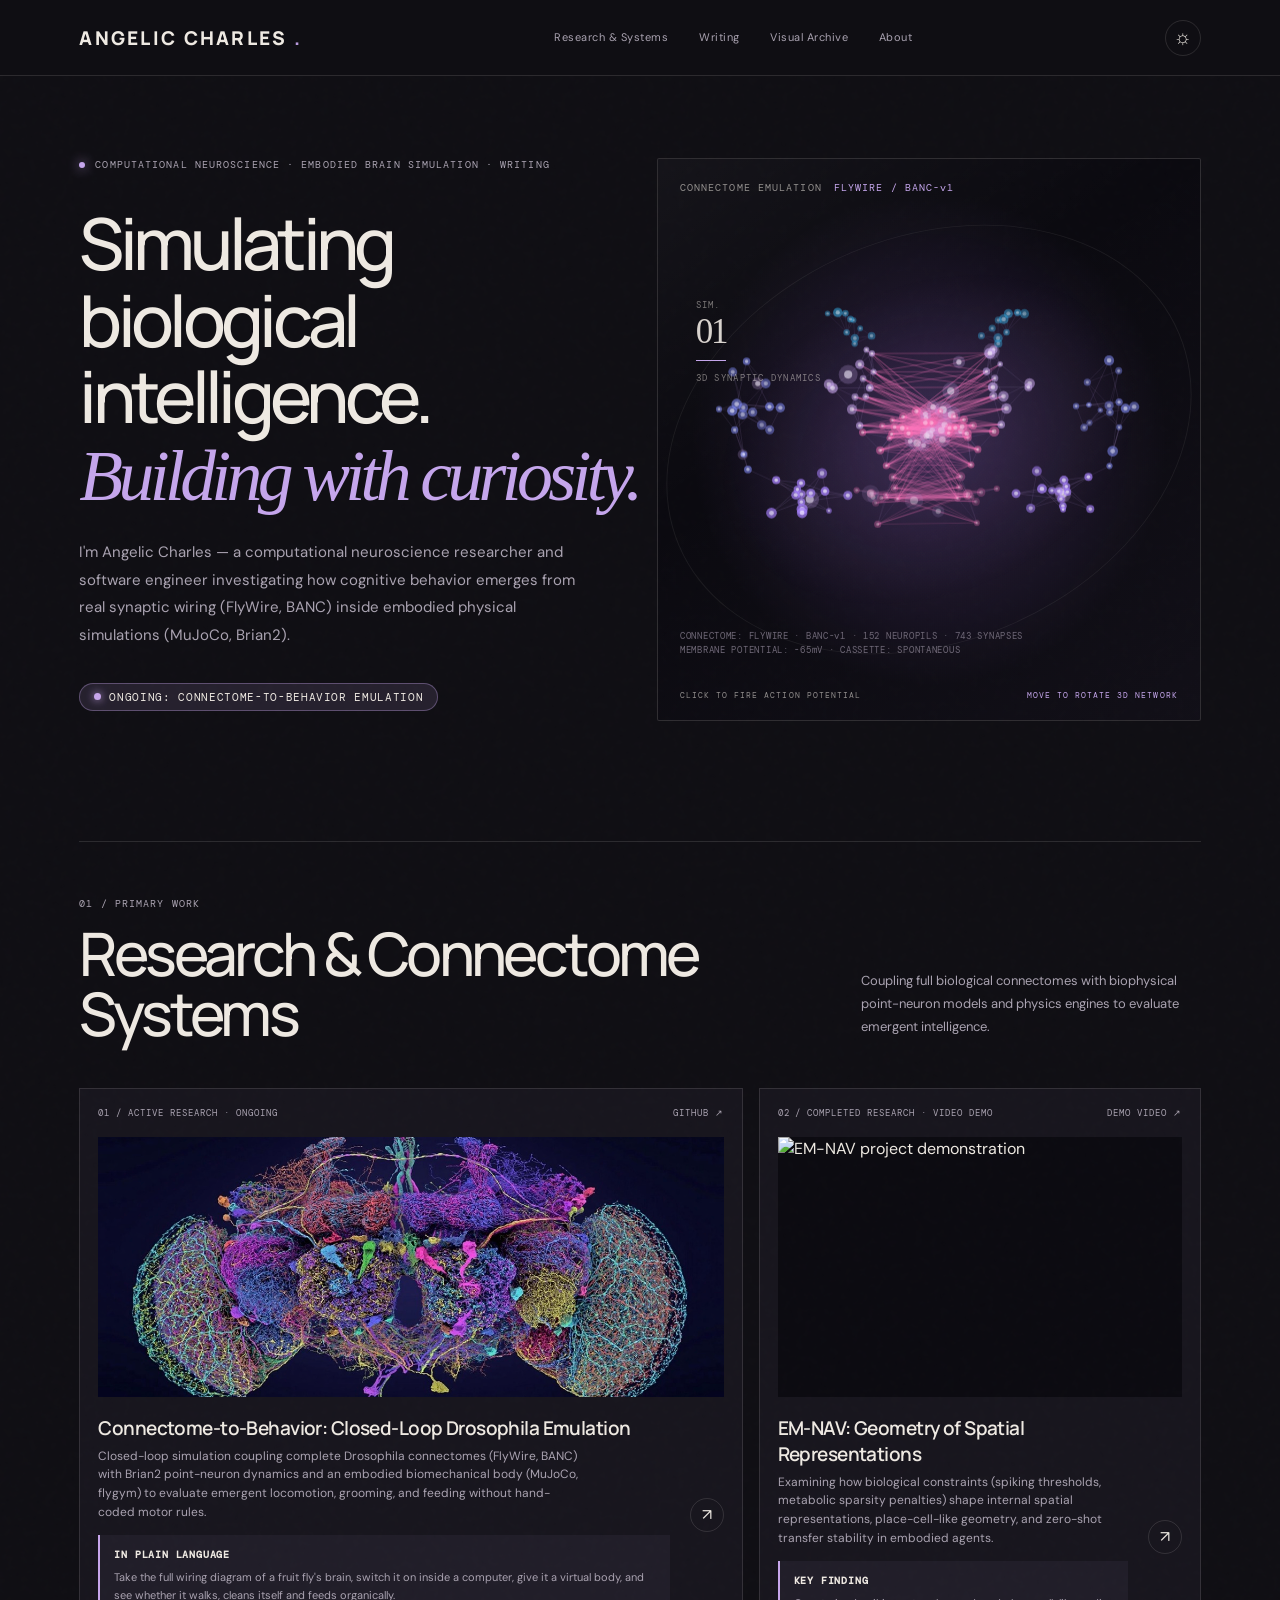
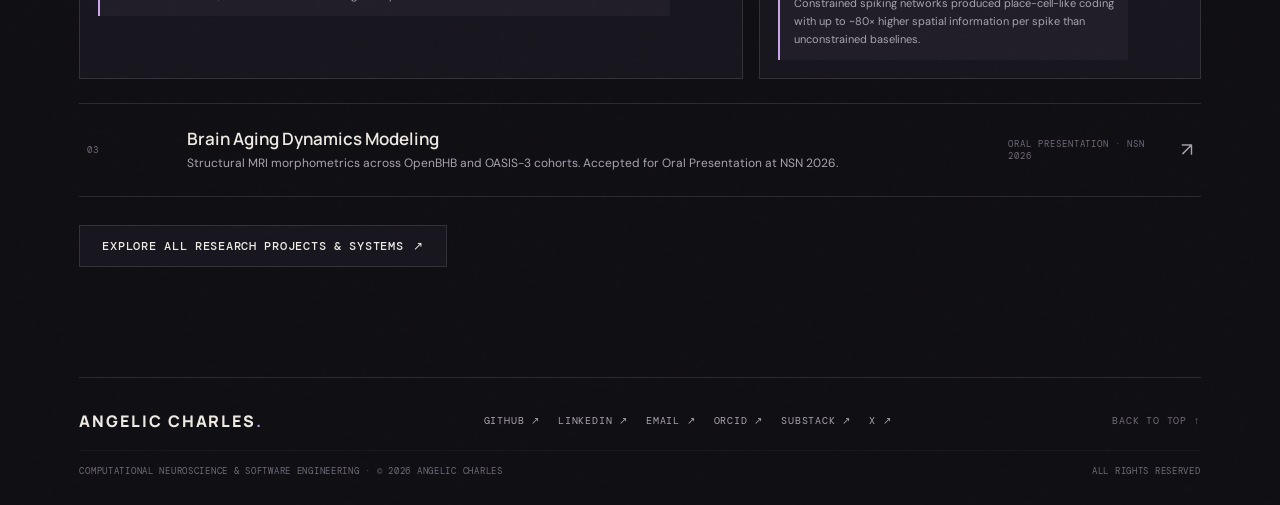
==== index.html @ 836f631f "Remove the 01-04 navigation links from inside the connectome artwork" ====
<!doctype html>
<html lang="en">
  <head>
    <meta charset="utf-8">
    <meta name="viewport" content="width=device-width, initial-scale=1">
    <meta name="theme-color" content="#100f14">
    <meta name="description" content="Angelic Charles — computational neuroscience, engineering and science communication.">
    <title>
      Angelic Charles — Research, Engineering & Writing
    </title>
    <link rel="preconnect" href="https://fonts.googleapis.com">
    <link rel="preconnect" href="https://fonts.gstatic.com" crossorigin>
    <link href="https://fonts.googleapis.com/css2?family=DM+Mono:wght@400;500&family=DM+Sans:wght@400;500;600;700&family=Manrope:wght@400;500;600;700;800&display=swap" rel="stylesheet">
    <link rel="stylesheet" href="styles.css">
    <link rel="stylesheet" href="motion.css">
  </head>
  <body>
    <div class="grain" aria-hidden="true">
    </div>
    <header class="site-header">
      <a class="wordmark" href="#home" aria-label="Angelic Charles home">
        ANGELIC CHARLES
        <span>
          .
        </span>
      </a>
      <nav class="desktop-nav" aria-label="Main navigation">
        <a href="research.html">Research & Systems</a>
        <a href="writing.html">Writing</a>
        <a href="gallery.html">Visual Archive</a>
        <a href="about.html">About</a>
      </nav>
      <div class="header-actions">
        <button class="theme-toggle" id="themeToggle" aria-label="Switch to light theme" title="Switch theme">
          <span class="theme-icon">
            ☼
          </span>
        </button>
        <button class="menu-toggle" id="menuToggle" aria-label="Open menu" aria-expanded="false">
          <span>
          </span>
          <span>
          </span>
        </button>
      </div>
    </header>
    <nav class="mobile-nav" id="mobileNav" aria-label="Mobile navigation">
      <a href="research.html">Research & Systems</a>
      <a href="writing.html">Writing</a>
      <a href="gallery.html">Visual Archive</a>
      <a href="about.html">About</a>
      <div class="mobile-nav-socials">
        <a href="https://github.com/visionbyangelic" target="_blank" rel="noreferrer">GITHUB ↗</a>
        <a href="https://www.linkedin.com/in/angeliccharles" target="_blank" rel="noreferrer">LINKEDIN ↗</a>
        <a href="mailto:visionbyangelic@gmail.com">EMAIL ↗</a>
      </div>
    </nav>
    <main>
      <section class="hero section-wrap" id="home">
        <div class="hero-copy">
          <div class="eyebrow">
            <span class="status-dot"></span>
            COMPUTATIONAL NEUROSCIENCE · EMBODIED BRAIN SIMULATION · WRITING
          </div>
          <h1>
            Simulating biological intelligence.
            <br>
            <em>
              Building with curiosity.
            </em>
          </h1>
          <p class="hero-intro">
            I'm Angelic Charles — a computational neuroscience researcher and software engineer investigating how cognitive behavior emerges from real synaptic wiring (FlyWire, BANC) inside embodied physical simulations (MuJoCo, Brian2).
          </p>
          <div class="home-research-hero-badge">
            <span></span>
            ONGOING: CONNECTOME-TO-BEHAVIOR EMULATION
          </div>

        </div>
        <div class="hero-art signature-art" aria-label="Interactive 3D Drosophila Connectome Simulation">
          <div class="art-label art-label-top">
            CONNECTOME EMULATION <span>FLYWIRE / BANC-v1</span>
          </div>
          <canvas id="sculptureCanvas" aria-hidden="true"></canvas>
          <div class="sculpture-index" aria-hidden="true">
            <span>SIM.</span>
            <strong>01</strong>
            <i></i>
            <span>3D SYNAPTIC DYNAMICS</span>
          </div>
          <div class="art-caption">
            <span>CLICK TO FIRE ACTION POTENTIAL</span>
            <span>MOVE TO ROTATE 3D NETWORK</span>
          </div>
        </div>
      </section>

      <!-- 01 / RESEARCH SPOTLIGHT (BEST WORK) -->
      <section class="selected section-wrap" id="research-spotlight">
        <div class="section-heading">
          <div>
            <div class="section-kicker">01 / PRIMARY WORK</div>
            <h2>Research & Connectome Systems</h2>
          </div>
          <p>
            Coupling full biological connectomes with biophysical point-neuron models and physics engines to evaluate emergent intelligence.
          </p>
        </div>

        <div class="selected-grid">
          <article class="feature-card">
            <div class="feature-top">
              <span>01 / ACTIVE RESEARCH · ONGOING</span>
              <a href="https://github.com/visionbyangelic/ConnectomeToBehaviour" target="_blank" rel="noreferrer">GITHUB ↗</a>
            </div>
            <figure class="feature-visual" style="background:#0c0b11;">
              <img src="assets/IMG_3152.jpeg" alt="Drosophila Connectome-to-Behavior visual" style="width:100%;height:100%;object-fit:cover;">
            </figure>
            <div class="feature-bottom">
              <div>
                <h2>Connectome-to-Behavior: Closed-Loop Drosophila Emulation</h2>
                <p>
                  Closed-loop simulation coupling complete Drosophila connectomes (FlyWire, BANC) with Brian2 point-neuron dynamics and an embodied biomechanical body (MuJoCo, flygym) to evaluate emergent locomotion, grooming, and feeding without hand-coded motor rules.
                </p>
                <div class="home-plain-box">
                  <strong>IN PLAIN LANGUAGE</strong>
                  Take the full wiring diagram of a fruit fly's brain, switch it on inside a computer, give it a virtual body, and see whether it walks, cleans itself and feeds organically.
                </div>
              </div>
              <a class="circle-arrow" href="https://github.com/visionbyangelic/ConnectomeToBehaviour" target="_blank" rel="noreferrer" aria-label="View Connectome to Behavior project on GitHub">↗</a>
            </div>
          </article>

          <article class="feature-card">
            <div class="feature-top">
              <span>02 / COMPLETED RESEARCH · VIDEO DEMO</span>
              <a href="https://youtu.be/uxkBqr7Y4zE" target="_blank" rel="noreferrer">DEMO VIDEO ↗</a>
            </div>
            <figure class="feature-visual" style="background:#0c0b11;">
              <img src="https://img.youtube.com/vi/uxkBqr7Y4zE/hqdefault.jpg" alt="EM-NAV project demonstration" style="width:100%;height:100%;object-fit:cover;">
            </figure>
            <div class="feature-bottom">
              <div>
                <h2>EM-NAV: Geometry of Spatial Representations</h2>
                <p>
                  Examining how biological constraints (spiking thresholds, metabolic sparsity penalties) shape internal spatial representations, place-cell-like geometry, and zero-shot transfer stability in embodied agents.
                </p>
                <div class="home-plain-box">
                  <strong>KEY FINDING</strong>
                  Constrained spiking networks produced place-cell-like coding with up to ~80× higher spatial information per spike than unconstrained baselines.
                </div>
              </div>
              <a class="circle-arrow" href="https://youtu.be/uxkBqr7Y4zE" target="_blank" rel="noreferrer" aria-label="Watch EM-NAV demo on YouTube">↗</a>
            </div>
          </article>
        </div>

        <div class="project-list" style="margin-top: 24px;">
          <a class="project-row" href="https://github.com/visionbyangelic/Brain-Aging" target="_blank" rel="noreferrer">
            <span class="project-index">03</span>
            <div>
              <h3>Brain Aging Dynamics Modeling</h3>
              <p>Structural MRI morphometrics across OpenBHB and OASIS-3 cohorts. Accepted for Oral Presentation at NSN 2026.</p>
            </div>
            <span class="project-status">ORAL PRESENTATION · NSN 2026</span>
            <span class="row-arrow">↗</span>
          </a>
        </div>

        <div style="margin-top: 28px;">
          <a class="home-btn" href="research.html">EXPLORE ALL RESEARCH PROJECTS & SYSTEMS <span>↗</span></a>
        </div>
      </section>

    </main>
    <footer class="site-footer section-wrap">
      <div class="footer-top">
        <a class="wordmark" href="#home">ANGELIC CHARLES<span>.</span></a>
        <div class="footer-socials" aria-label="Social connections">
          <a href="https://github.com/visionbyangelic" target="_blank" rel="noreferrer">GITHUB ↗</a>
          <a href="https://www.linkedin.com/in/angeliccharles" target="_blank" rel="noreferrer">LINKEDIN ↗</a>
          <a href="mailto:visionbyangelic@gmail.com">EMAIL ↗</a>
          <a href="https://orcid.org/0009-0008-7279-9663" target="_blank" rel="noreferrer">ORCID ↗</a>
          <a href="https://researchasstories.substack.com/" target="_blank" rel="noreferrer">SUBSTACK ↗</a>
          <a href="https://x.com/ResearchAsStory" target="_blank" rel="noreferrer">X ↗</a>
        </div>
        <a class="footer-top-link" href="#home" onclick="window.scrollTo({top:0,behavior:'smooth'});return false;">BACK TO TOP ↑</a>
      </div>
      <div class="footer-bottom">
        <span>COMPUTATIONAL NEUROSCIENCE & SOFTWARE ENGINEERING · © <span id="year"></span> ANGELIC CHARLES</span>
        <span>ALL RIGHTS RESERVED</span>
      </div>
    </footer>
    <script src="script.js">
    </script>
    <script src="motion.js"></script>

  </body>
</html>
---- styles.css ----
:root
{
   --bg: #100f14;
   --panel: #18161e;
   --panel2: #211e29;
   --text: #eee9e2;
   --muted: #aaa3b1;
   --faint: #716a79;
   --line: rgba(238,233,226,.13);
   --accent: #c7a6ec;
   --glow: rgba(155,119,207,.17);
   --header: rgba(16,15,20,.84);
   color-scheme: dark
}
:root[data-theme="light"]
{
   --bg: #f1eee9;
   --panel: #e8e3e0;
   --panel2: #ded7dc;
   --text: #211d25;
   --muted: #625a67;
   --faint: #89808d;
   --line: rgba(38,28,43,.16);
   --accent: #75549b;
   --glow: rgba(135,91,170,.12);
   --header: rgba(241,238,233,.88);
   color-scheme: light
}
*
{
   box-sizing: border-box
}
html
{
   scroll-behavior: smooth;
   scroll-padding-top: 92px
}
body
{
   margin: 0;
   background: var(--bg);
   color: var(--text);
   font-family: "DM Sans",sans-serif;
   line-height: 1.55;
   transition: background .35s,color .35s
}
a
{
   color: inherit;
   text-decoration: none
}
.grain
{
   position: fixed;
   inset: 0;
   pointer-events: none;
   z-index: 10;
   opacity: .035;
   background-image: url("data:image/svg+xml,%3Csvg viewBox='0 0 180 180' xmlns='http://www.w3.org/2000/svg'%3E%3Cfilter id='n'%3E%3CfeTurbulence type='fractalNoise' baseFrequency='.9' numOctaves='3' stitchTiles='stitch'/%3E%3C/filter%3E%3Crect width='100%25' height='100%25' filter='url(%23n)' opacity='.35'/%3E%3C/svg%3E")
}
.site-header
{
   height: 76px;
   position: sticky;
   top: 0;
   z-index: 20;
   display: flex;
   align-items: center;
   justify-content: space-between;
   padding: 0 6.2vw;
   background: var(--header);
   backdrop-filter: blur(18px);
   border-bottom: 1px solid var(--line)
}
.wordmark
{
   font: 800 19px Manrope,sans-serif;
   letter-spacing: .12em
}
.wordmark span
{
   color: #b99add
}
.desktop-nav
{
   display: flex;
   gap: clamp(15px,2.4vw,36px)
}
.desktop-nav a,.mobile-nav a
{
   font-size: 11px;
   letter-spacing: .045em;
   color: var(--muted);
   transition: color .2s
}
.desktop-nav a:hover,.mobile-nav a:hover
{
   color: var(--text)
}
.header-actions
{
   display: flex;
   gap: 12px;
   align-items: center
}
.theme-toggle,.menu-toggle
{
   border: 1px solid var(--line);
   background: transparent;
   color: var(--text);
   width: 36px;
   height: 36px;
   border-radius: 50%;
   cursor: pointer;
   font-size: 20px
}
.menu-toggle
{
   display: none
}
.mobile-nav
{
   display: none
}
.section-wrap
{
   width: min(1180px,87.6vw);
   margin-inline: auto
}
.hero
{
   min-height: 660px;
   display: grid;
   grid-template-columns: 1.03fr .97fr;
   align-items: center;
   position: relative;
   padding-top: 62px;
   padding-bottom: 100px
}
.hero-copy
{
   padding: 20px 0 30px;
   position: relative;
   z-index: 2
}
.eyebrow,.section-kicker,.feature-top,.art-label,.art-caption,.hero-meta,.scroll-cue,.project-index,.project-status,.writing-type,.card-link,.panel-number,.engineering-foot,.fact span,.now-date,.calendar-head,.site-footer
{
   font: 10px "DM Mono",monospace;
   letter-spacing: .11em
}
.eyebrow
{
   color: var(--muted);
   display: flex;
   align-items: center;
   gap: 10px
}
.status-dot,.now-bullet
{
   height: 6px;
   width: 6px;
   border-radius: 50%;
   background: #c5a6ec;
   box-shadow: 0 0 12px #b99add
}
.hero h1
{
   font: 500 clamp(42px,5.6vw,76px)/1.07 Manrope,sans-serif;
   letter-spacing: -.065em;
   margin: 34px 0 24px;
   max-width: 690px
}
.hero h1 em,.contact-section h2 em
{
   font-family: Georgia,serif;
   font-weight: 400;
   color: #c5a6ec
}
.hero-intro
{
   max-width: 510px;
   color: var(--muted);
   font-size: 15px;
   line-height: 1.85
}
.hero-links
{
   display: flex;
   align-items: center;
   gap: 28px;
   margin-top: 34px
}
.button
{
   display: inline-flex;
   gap: 30px;
   align-items: center;
   padding: 14px 18px;
   font-size: 12px;
   font-weight: 600;
   transition: transform .2s,background .2s
}
.button:hover
{
   transform: translateY(-3px)
}
.button-light
{
   background: var(--text);
   color: var(--bg)
}
.text-link
{
   font-size: 12px;
   color: var(--muted)
}
.hero-meta
{
   display: flex;
   align-items: center;
   gap: 12px;
   color: var(--faint);
   margin-top: 76px
}
.meta-line
{
   width: 35px;
   height: 1px;
   background: var(--faint)
}
.hero-art
{
   height: 480px;
   position: relative;
   overflow: hidden;
   background: radial-gradient(ellipse at 50% 50%,var(--glow),transparent 62%);
   border: 1px solid var(--line);
   border-radius: 2px
}
.hero-art:after
{
   content: "";
   position: absolute;
   inset: 0;
   background: linear-gradient(130deg,transparent 40%,rgba(255,255,255,.025));
   pointer-events: none
}
.hero-art canvas
{
   position: absolute;
   inset: 0;
   width: 100%;
   height: 100%
}
.art-label
{
   position: absolute;
   top: 22px;
   left: 22px;
   color: var(--muted);
   z-index: 2
}
.art-caption
{
   position: absolute;
   bottom: 20px;
   left: 22px;
   right: 22px;
   display: flex;
   justify-content: space-between;
   color: var(--muted);
   z-index: 2
}
.brain-orbit
{
   position: absolute;
   border: 1px solid var(--line);
   border-radius: 50%;
   width: 70%;
   height: 45%;
   left: 15%;
   top: 28%;
   transform: rotate(-28deg);
   pointer-events: none
}
.orbit-two
{
   transform: rotate(38deg);
   width: 54%;
   left: 23%;
   border-style: dashed;
   opacity: .55
}
.scroll-cue
{
   position: absolute;
   bottom: 32px;
   left: 0;
   display: flex;
   gap: 12px;
   align-items: center;
   color: var(--faint);
   font-size: 9px
}
.scroll-cue span
{
   height: 1px;
   width: 28px;
   background: var(--faint)
}
.selected
{
   padding: 55px 0 110px;
   border-top: 1px solid var(--line)
}
.section-kicker
{
   color: var(--muted)
}
.section-kicker span
{
   float: right
}
.selected-grid
{
   display: grid;
   grid-template-columns: 1.2fr .8fr;
   gap: 16px;
   margin-top: 26px
}
.feature-card
{
   display: block;
   border: 1px solid var(--line);
   background: var(--panel);
   padding: 18px;
   min-width: 0;
   transition: transform .3s,border-color .3s
}
.feature-card:hover
{
   transform: translateY(-5px);
   border-color: var(--faint)
}
.feature-top
{
   display: flex;
   justify-content: space-between;
   color: var(--muted);
   font-size: 9px
}
.feature-visual
{
   height: 260px;
   margin: 18px 0;
   position: relative;
   overflow: hidden;
   background: #101a1b
}
.connectome-visual
{
   background: radial-gradient(circle at 50% 45%,#4d3a5f 0,#211b29 28%,#111015 70%)
}
.node-field
{
   position: absolute;
   inset: 0;
   background-image: radial-gradient(circle,#cbb6e8 1px,transparent 2px),linear-gradient(27deg,transparent 48%,rgba(153,203,184,.24) 49%,transparent 50%),linear-gradient(145deg,transparent 48%,rgba(153,203,184,.18) 49%,transparent 50%);
   background-size: 39px 39px,100% 100%,100% 100%;
   mask-image: radial-gradient(ellipse,black 20%,transparent 75%);
   opacity: .8
}
.visual-word
{
   position: absolute;
   left: 25px;
   bottom: 22px;
   font: 700 clamp(22px,3vw,39px)/.95 Manrope,sans-serif;
   letter-spacing: -.06em;
   color: #f0e7f4
}
.geometry-visual
{
   background: radial-gradient(ellipse at 60% 45%,#43364f,#1d1922 55%,#101216)
}
.geometry-visual .visual-word
{
   font-size: 54px;
   color: #e1d6ed
}
.geometry-lines
{
   position: absolute;
   inset: -20%;
   background: repeating-radial-gradient(ellipse at 50% 50%,transparent 0 14px,rgba(190,197,235,.2) 15px 16px,transparent 17px 29px);
   transform: rotate(-24deg)
}
.feature-bottom
{
   display: flex;
   justify-content: space-between;
   gap: 20px;
   align-items: center
}
.feature-bottom h2
{
   font: 600 19px Manrope;
   margin: 0 0 6px;
   letter-spacing: -.03em
}
.feature-bottom p
{
   font-size: 12px;
   color: var(--muted);
   margin: 0;
   max-width: 480px
}
.circle-arrow
{
   width: 34px;
   height: 34px;
   border: 1px solid var(--line);
   border-radius: 50%;
   display: grid;
   place-items: center;
   flex-shrink: 0
}
.content-section
{
   padding: 105px 0;
   border-top: 1px solid var(--line)
}
.section-heading
{
   display: flex;
   justify-content: space-between;
   align-items: end;
   gap: 30px;
   margin-bottom: 45px
}
.section-heading h2
{
   font: 500 clamp(38px,5vw,60px)/1 Manrope;
   letter-spacing: -.06em;
   margin: 13px 0 0
}
.section-heading>p
{
   max-width: 340px;
   color: var(--muted);
   font-size: 13px;
   line-height: 1.8;
   margin: 0 0 4px
}
.project-list
{
   border-top: 1px solid var(--line)
}
.project-row
{
   display: grid;
   grid-template-columns: 80px 1fr 140px 25px;
   gap: 20px;
   align-items: center;
   padding: 23px 8px;
   border-bottom: 1px solid var(--line);
   transition: padding .2s,background .2s
}
.project-row:hover
{
   padding-inline: 17px;
   background: var(--panel)
}
.project-index,.project-status
{
   color: var(--faint);
   font-size: 9px
}
.project-row h3
{
   font: 600 17px Manrope;
   margin: 0 0 4px
}
.project-row p
{
   font-size: 12px;
   color: var(--muted);
   margin: 0
}
.row-arrow
{
   font-size: 19px;
   color: var(--muted);
   text-align: right
}
.section-more
{
   display: inline-flex;
   gap: 24px;
   margin-top: 26px;
   font-size: 12px;
   color: var(--muted)
}
.section-more span
{
   color: var(--text)
}
.engineering-section
{
   background: var(--panel);
   width: 100%
}
/* engineering wrap keeps the standard section padding so headings clear the divider line */
.engineering-grid
{
   display: grid;
   grid-template-columns: repeat(4,1fr);
   border: 1px solid var(--line)
}
.skill-panel
{
   padding: 24px 21px;
   min-height: 225px;
   border-right: 1px solid var(--line)
}
.skill-panel:last-child
{
   border: 0
}
.panel-number
{
   color: var(--faint)
}
.skill-panel h3
{
   font: 600 18px Manrope;
   margin: 34px 0 8px
}
.skill-panel p
{
   font-size: 12px;
   color: var(--muted);
   min-height: 56px
}
.tag-list
{
   display: flex;
   flex-wrap: wrap;
   gap: 6px;
   margin-top: 17px
}
.tag-list span
{
   font: 9px "DM Mono";
   color: var(--muted);
   border: 1px solid var(--line);
   padding: 5px 7px
}
.engineering-foot
{
   display: flex;
   justify-content: space-between;
   color: var(--faint);
   padding-top: 18px
}
.engineering-foot a
{
   color: var(--text)
}
.writing-grid
{
   display: grid;
   grid-template-columns: repeat(3,1fr);
   gap: 14px
}
.writing-card
{
   min-height: 320px;
   padding: 23px;
   display: flex;
   flex-direction: column;
   border: 1px solid var(--line);
   background: var(--panel);
   transition: transform .25s,border-color .25s
}
.writing-card:hover
{
   transform: translateY(-5px);
   border-color: var(--faint)
}
.writing-type
{
   font-size: 9px;
   color: var(--muted)
}
.writing-mark
{
   height: 110px;
   display: flex;
   align-items: center;
   font: 800 75px Manrope;
   letter-spacing: -.1em;
   color: var(--text)
}
.writing-mark span
{
   font-size: 22px;
   margin-left: 12px;
   color: #c5a6ec
}
.mark-dot
{
   color: #c5a6ec
}
.writing-card h3
{
   font: 600 19px Manrope;
   margin: 0 0 8px
}
.writing-card p
{
   font-size: 12px;
   color: var(--muted);
   line-height: 1.8;
   margin: 0 0 22px
}
.card-link
{
   margin-top: auto;
   color: var(--muted);
   font-size: 9px
}
.writing-links
{
   display: flex;
   gap: 28px;
   flex-wrap: wrap;
   margin-top: 25px
}
.writing-links a
{
   font-size: 11px;
   color: var(--muted)
}
.interests-section
{
   background: var(--panel);
   width: 100%
}
.interests-section .section-wrap
{
   padding-block: 0
}
.interest-grid
{
   display: grid;
   grid-template-columns: repeat(3,1fr);
   gap: 14px
}
.interest-card
{
   min-height: 260px;
   position: relative;
   overflow: hidden;
   padding: 22px;
   border: 1px solid var(--line);
   background: var(--bg)
}
.interest-card>span
{
   font: 10px "DM Mono";
   color: var(--faint)
}
.interest-card h3
{
   font: 600 19px Manrope;
   margin: 125px 0 5px;
   position: relative
}
.interest-card p
{
   font-size: 12px;
   color: var(--muted);
   margin: 0;
   position: relative
}
.abstract-shape
{
   position: absolute;
   right: 28px;
   top: 18px;
   width: 115px;
   height: 100px;
   opacity: .8
}
.shape-cube
{
   border: 1px solid #b99add;
   transform: rotate(30deg) skew(-10deg);
   box-shadow: 18px 18px 0 -1px transparent,18px 18px 0 0 #705b7f
}
.shape-orbit
{
   border: 1px solid #c3a8d8;
   border-radius: 50%;
   transform: rotate(-30deg) scaleY(.45)
}
.shape-orbit:after
{
   content: "";
   position: absolute;
   inset: 20px -10px;
   border: 1px solid #c3a8d8;
   border-radius: 50%;
   transform: rotate(55deg)
}
.shape-lines
{
   background: repeating-linear-gradient(135deg,transparent 0 9px,#a98bc7 10px 11px,transparent 12px 19px);
   mask-image: linear-gradient(90deg,transparent,black)
}
.about-layout
{
   display: grid;
   grid-template-columns: 1fr .85fr;
   gap: 90px
}
.about-statement .large-quote
{
   font: 500 clamp(25px,3vw,37px)/1.3 Manrope;
   letter-spacing: -.04em;
   margin: 0 0 28px;
   max-width: 570px
}
.about-statement>p:not(.large-quote)
{
   font-size: 13px;
   color: var(--muted);
   line-height: 1.9;
   max-width: 570px
}
.about-facts
{
   border-top: 1px solid var(--line)
}
.fact
{
   display: grid;
   grid-template-columns: 1fr 1.35fr;
   gap: 8px;
   padding: 15px 0;
   border-bottom: 1px solid var(--line);
   align-items: center
}
.fact span
{
   font-size: 8px;
   color: var(--faint)
}
.fact strong
{
   font-size: 11px;
   font-weight: 600
}
.fact small
{
   grid-column: 2;
   color: var(--muted);
   font-size: 10px;
   margin-top: -7px
}
.about-bottom
{
   display: flex;
   gap: 30px;
   border-top: 1px solid var(--line);
   padding-top: 22px;
   margin-top: 55px
}
.about-bottom a
{
   font-size: 11px;
   color: var(--muted)
}
.now-section
{
   background: var(--panel);
   width: 100%
}
.now-section .section-wrap
{
   padding-block: 0
}
.now-layout
{
   display: grid;
   grid-template-columns: 1.1fr .9fr;
   gap: 20px
}
.now-main,.calendar-panel
{
   border: 1px solid var(--line);
   padding: 30px;
   background: var(--bg)
}
.now-date
{
   color: #b99add
}
.now-main h3
{
   font: 600 25px/1.25 Manrope;
   letter-spacing: -.04em;
   max-width: 490px;
   margin: 25px 0 10px
}
.now-main>p,.calendar-empty p
{
   font-size: 12px;
   color: var(--muted);
   line-height: 1.8;
   max-width: 500px
}
.now-items
{
   margin-top: 30px;
   display: grid;
   gap: 16px
}
.now-items>div
{
   display: flex;
   gap: 12px;
   align-items: baseline
}
.now-items p
{
   font-size: 12px;
   color: var(--muted);
   margin: 0
}
.now-items strong
{
   color: var(--text)
}
.now-bullet
{
   width: 5px;
   height: 5px;
   flex-shrink: 0
}
.calendar-panel
{
   display: flex;
   flex-direction: column
}
.calendar-head
{
   display: flex;
   justify-content: space-between;
   color: var(--muted);
   font-size: 9px
}
.calendar-empty
{
   margin: auto 0;
   padding: 50px 0
}
.calendar-icon
{
   font-size: 32px;
   color: #b99add
}
.calendar-empty h3
{
   font: 600 19px Manrope;
   margin: 15px 0 6px
}
.calendar-panel>a
{
   font-size: 11px;
   color: var(--muted);
   border-top: 1px solid var(--line);
   padding-top: 15px
}
.contact-section
{
   padding: 110px 0 125px;
   border-top: 1px solid var(--line)
}
.contact-section h2
{
   font: 500 clamp(43px,7vw,84px)/1.03 Manrope;
   letter-spacing: -.07em;
   margin: 23px 0 34px
}
.site-footer {
  border-top: 1px solid var(--line);
  padding: 32px 0 28px;
  color: var(--faint);
  display: flex;
  flex-direction: column;
  gap: 18px;
}
.site-footer .footer-top {
  display: flex;
  align-items: center;
  justify-content: space-between;
  gap: 20px;
  flex-wrap: wrap;
}
.site-footer .footer-socials {
  display: flex;
  align-items: center;
  gap: 18px;
  flex-wrap: wrap;
}
.site-footer .footer-socials a {
  font: 10px "DM Mono", monospace;
  color: var(--muted);
  letter-spacing: 0.08em;
  text-decoration: none;
  transition: color 0.2s ease;
}
.site-footer .footer-socials a:hover {
  color: var(--accent);
}
.site-footer .footer-bottom {
  display: flex;
  align-items: center;
  justify-content: space-between;
  gap: 16px;
  padding-top: 14px;
  border-top: 1px solid rgba(255, 255, 255, 0.04);
  font: 9px "DM Mono", monospace;
  color: var(--faint);
  letter-spacing: 0.08em;
  flex-wrap: wrap;
}
.site-footer .wordmark {
  color: var(--text);
  font-size: 16px;
}
.site-footer .footer-top-link {
  font: 10px "DM Mono", monospace;
  color: var(--faint);
  text-decoration: none;
  letter-spacing: 0.08em;
  transition: color 0.2s;
}
.site-footer .footer-top-link:hover {
  color: var(--text);
}
@media(max-width:900px)
{
  .desktop-nav
  {
     gap: 14px
  }
  .desktop-nav a
  {
     font-size: 10px
  }
  .hero
  {
     grid-template-columns: 1fr  .85fr
  }
  .hero-art
  {
     height: 400px
  }
  .engineering-grid
  {
     grid-template-columns: repeat(2,1fr)
  }
  .skill-panel:nth-child(2)
  {
     border-right: 0
  }
  .skill-panel:nth-child(-n+2)
  {
     border-bottom: 1px solid var(--line)
  }
  .about-layout
  {
     gap: 40px
  }
}
@media(max-width:760px)
{
  .site-header
  {
     height: 65px;
     padding: 0 6vw
  }
  .desktop-nav
  {
     display: none
  }
  .menu-toggle
  {
     display: flex;
     flex-direction: column;
     justify-content: center;
     gap: 5px;
     align-items: center
  }
  .menu-toggle span
  {
     width: 14px;
     height: 1px;
     background: var(--text)
  }
  .mobile-nav
  {
     position: fixed;
     z-index: 19;
     top: 65px;
     left: 0;
     right: 0;
     background: var(--bg);
     padding: 0 7vw;
     max-height: 0;
     overflow: hidden;
     display: flex;
     flex-direction: column;
     transition: max-height .3s,padding .3s;
     border-bottom: 1px solid transparent
  }
  .mobile-nav.open
  {
     max-height: 480px;
     padding: 15px 7vw 25px;
     border-color: var(--line)
  }
  .mobile-nav a
  {
     padding: 12px 0;
     font-size: 13px;
     border-bottom: 1px solid var(--line)
  }
  .mobile-nav-socials
  {
     display: flex;
     gap: 16px;
     padding: 16px 0 6px;
     margin-top: 6px;
     border-top: 1px dashed var(--line);
  }
  .mobile-nav-socials a
  {
     font: 10px "DM Mono", monospace !important;
     color: var(--accent) !important;
     letter-spacing: 0.08em;
     padding: 0 !important;
     border: none !important;
  }
  .section-wrap
  {
     width: 88vw
  }
  .hero
  {
     display: flex;
     flex-direction: column;
     align-items: stretch;
     padding-top: 65px;
     padding-bottom: 90px;
     min-height: auto
  }
  .hero h1
  {
     font-size: clamp(42px,11vw,61px);
     margin-top: 28px
  }
  .hero-intro
  {
     font-size: 14px
  }
  .hero-meta
  {
     margin-top: 42px
  }
  .hero-art
  {
     height: 350px;
     margin-top: 45px
  }
  .scroll-cue
  {
     bottom: 25px
  }
  .selected
  {
     padding: 42px 0 75px
  }
  .selected-grid
  {
     grid-template-columns: 1fr
  }
  .feature-visual
  {
     height: 220px
  }
  .content-section
  {
     padding: 75px 0
  }
  .section-heading
  {
     display: block;
     margin-bottom: 30px
  }
  .section-heading>p
  {
     margin-top: 15px
  }
  .project-row
  {
     grid-template-columns: 44px 1fr 20px;
     gap: 10px;
     padding: 18px 2px
  }
  .project-status
  {
     grid-column: 2;
     grid-row: 2;
     margin-top: -7px
  }
  .row-arrow
  {
     grid-column: 3;
     grid-row: 1/3
  }
  .project-row h3
  {
     font-size: 14px
  }
  .project-row p
  {
     font-size: 11px
  }
  .engineering-grid
  {
     grid-template-columns: 1fr 1fr
  }
  .skill-panel
  {
     padding: 18px 14px;
     min-height: 220px
  }
  .skill-panel h3
  {
     font-size: 16px;
     margin-top: 25px
  }
  .skill-panel p
  {
     font-size: 11px
  }
  .tag-list span
  {
     font-size: 8px
  }
  .writing-grid,.interest-grid
  {
     grid-template-columns: 1fr
  }
  .writing-card
  {
     min-height: 270px
  }
  .writing-mark
  {
     height: 85px;
     font-size: 64px
  }
  .interest-card
  {
     min-height: 220px
  }
  .interest-card h3
  {
     margin-top: 105px
  }
  .about-layout,.now-layout
  {
     grid-template-columns: 1fr;
     gap: 35px
  }
  .about-bottom
  {
     gap: 16px;
     flex-wrap: wrap
  }
  .fact
  {
     grid-template-columns: .85fr 1.15fr
  }
  .now-main,.calendar-panel
  {
     padding: 22px
  }
  .calendar-empty
  {
     padding: 35px 0
  }
  .contact-section
  {
     padding: 80px 0 90px
  }
  .site-footer
  {
     gap: 14px;
     flex-wrap: wrap
  }
  .site-footer>span
  {
     order: 3;
     width: 100%
  }
}
@media(prefers-reduced-motion:reduce)
{
  *,*::before,*::after
  {
     scroll-behavior: auto!important;
     animation-duration: .01ms!important;
     transition-duration: .01ms!important
  }
}


/* Signature sculpture: an editorial object, not a simulated neural network. */
.signature-art {
  min-height: 520px;
  height: min(44vw, 580px);
  overflow: hidden;
  border-color: rgba(197, 166, 236, .2);
  background:
    radial-gradient(ellipse at 52% 45%, rgba(125, 91, 157, .17), transparent 48%),
    radial-gradient(ellipse at 72% 80%, rgba(191, 151, 111, .08), transparent 38%),
    linear-gradient(145deg, #17141d, #100f14 68%);
  isolation: isolate;
}
.signature-art::before {
  content: "";
  position: absolute;
  inset: 8% 7%;
  border: 1px solid rgba(238, 233, 226, .07);
  border-radius: 50%;
  transform: rotate(-23deg) scaleY(.72);
  pointer-events: none;
}
.signature-art::after {
  background: linear-gradient(145deg, rgba(255,255,255,.045), transparent 38%, rgba(197,166,236,.035));
}
.signature-art canvas {
  position: absolute;
  inset: 4% 0 7%;
  width: 100%;
  height: 89%;
  z-index: 1;
  touch-action: pan-y;
}
.signature-art .art-label {
  color: rgba(238,233,226,.6);
  display: flex;
  gap: 12px;
  align-items: center;
}
.signature-art .art-label span {
  color: #c5a6ec;
}
.sculpture-index {
  position: absolute;
  z-index: 3;
  top: 25%;
  left: 7%;
  display: grid;
  gap: 3px;
  color: rgba(238,233,226,.48);
  font: 9px "DM Mono", monospace;
  letter-spacing: .14em;
  pointer-events: none;
}
.sculpture-index strong {
  color: rgba(238,233,226,.9);
  font: 400 35px/1 Georgia, serif;
  letter-spacing: -.06em;
}
.sculpture-index i {
  display: block;
  width: 30px;
  height: 1px;
  margin: 8px 0;
  background: #c5a6ec;
}
.sculpture-links {
  position: absolute;
  z-index: 4;
  right: 5.5%;
  top: 27%;
  width: min(180px, 36%);
  display: grid;
  gap: 0;
}
.sculpture-links a {
  display: grid;
  grid-template-columns: 22px 1fr 12px;
  align-items: center;
  gap: 7px;
  padding: 10px 0;
  border-bottom: 1px solid rgba(238,233,226,.14);
  color: rgba(238,233,226,.76);
  font: 11px Manrope, sans-serif;
  transition: color .25s ease, padding .35s cubic-bezier(.22,1,.36,1), border-color .25s ease;
}
.sculpture-links a span {
  color: #b99add;
  font: 9px "DM Mono", monospace;
}
.sculpture-links a i {
  color: rgba(238,233,226,.42);
  font-style: normal;
  transition: transform .3s ease, color .3s ease;
}
.sculpture-links a:hover,
.sculpture-links a:focus-visible {
  color: #fff;
  padding-left: 7px;
  border-color: rgba(197,166,236,.55);
  outline: none;
}
.sculpture-links a:hover i,
.sculpture-links a:focus-visible i {
  color: #c5a6ec;
  transform: translate(2px,-2px);
}
.signature-art .art-caption {
  color: rgba(238,233,226,.46);
  font-size: 8px;
  letter-spacing: .13em;
}
.signature-art .art-caption span:last-child {
  color: #c5a6ec;
}
@media (max-width: 1100px) {
  .signature-art { height: 480px; }
  .sculpture-links { right: 4%; width: 38%; }
}
@media (max-width: 760px) {
  .signature-art {
    min-height: 440px;
    height: 440px;
    margin-top: 35px;
  }
  .signature-art canvas { inset: 5% 0 12%; height: 83%; }
  .sculpture-index { top: 19%; left: 6%; }
  .sculpture-links {
    top: auto;
    right: 6%;
    bottom: 58px;
    width: 54%;
  }
  .sculpture-links a { padding: 8px 0; font-size: 10px; }
  .signature-art .art-caption { left: 14px; right: 14px; bottom: 16px; }
}
@media (max-width: 390px) {
  .signature-art { min-height: 410px; height: 410px; }
  .sculpture-links { width: 58%; bottom: 54px; }
  .sculpture-links a { font-size: 9px; }
}
@media (prefers-reduced-motion: reduce) {
  .sculpture-links a,
  .sculpture-links a i { transition: none; }
}

/* Homepage Enhancements: Research Spotlight, Visual Strip & Interactive Elements */
.home-research-hero-badge {
  display: inline-flex;
  align-items: center;
  gap: 8px;
  background: rgba(199, 166, 236, 0.12);
  border: 1px solid rgba(199, 166, 236, 0.35);
  color: var(--text);
  padding: 6px 14px;
  border-radius: 999px;
  font: 11px "DM Mono", monospace;
  margin-top: 18px;
  letter-spacing: 0.06em;
}
.home-research-hero-badge span {
  width: 7px;
  height: 7px;
  border-radius: 50%;
  background: #c7a6ec;
  box-shadow: 0 0 8px #c7a6ec;
  animation: pulse-dot 2.2s infinite;
}
@keyframes pulse-dot {
  0%, 100% { opacity: 1; transform: scale(1); }
  50% { opacity: 0.45; transform: scale(0.85); }
}

.home-plain-box {
  margin-top: 14px;
  background: var(--panel2);
  border-left: 2px solid var(--accent);
  padding: 12px 14px;
  font-size: 11px;
  color: var(--muted);
  line-height: 1.65;
}
.home-plain-box strong {
  color: var(--text);
  font-size: 10px;
  letter-spacing: 0.08em;
  font-family: "DM Mono", monospace;
  display: block;
  margin-bottom: 4px;
}

.home-blender-grid {
  display: grid;
  grid-template-columns: repeat(4, 1fr);
  gap: 16px;
  margin-top: 24px;
}
.home-blender-item {
  display: flex;
  flex-direction: column;
  background: var(--panel);
  border: 1px solid var(--line);
  overflow: hidden;
  transition: transform .25s ease, border-color .25s ease;
  text-decoration: none;
}
.home-blender-item:hover {
  transform: translateY(-4px);
  border-color: var(--accent);
}
.home-blender-img {
  width: 100%;
  height: 175px;
  overflow: hidden;
  position: relative;
}
.home-blender-img img {
  width: 100%;
  height: 100%;
  object-fit: cover;
  transition: transform .4s ease;
}
.home-blender-item:hover .home-blender-img img {
  transform: scale(1.06);
}
.home-blender-info {
  padding: 14px 16px;
  display: flex;
  flex-direction: column;
  gap: 4px;
}
.home-blender-info span {
  font: 9px "DM Mono", monospace;
  color: var(--muted);
  letter-spacing: 0.1em;
}
.home-blender-info h4 {
  font: 600 14px Manrope, sans-serif;
  margin: 0;
  color: var(--text);
}

.home-btn {
  display: inline-flex;
  align-items: center;
  gap: 10px;
  padding: 12px 22px;
  border: 1px solid var(--line);
  background: var(--panel);
  color: var(--text);
  font: 500 12px "DM Mono", monospace;
  letter-spacing: 0.06em;
  transition: background .2s ease, border-color .2s ease, color .2s ease;
}
.home-btn:hover {
  background: var(--accent);
  color: #100f14;
  border-color: var(--accent);
}

@media (max-width: 900px) {
  .home-blender-grid { grid-template-columns: repeat(2, 1fr); }
  .selected-grid { grid-template-columns: 1fr; }
  .engineering-grid { grid-template-columns: repeat(2, 1fr); }
  .writing-grid { grid-template-columns: 1fr; }
}
@media (max-width: 600px) {
  .home-blender-grid { grid-template-columns: 1fr; }
  .engineering-grid { grid-template-columns: 1fr; }
}



/* 2026-11-21: compact skill panels on smaller screens */
@media(max-width:1024px)
{
   .skill-panel { min-height: 0 }
   .skill-panel h3 { margin-top: 16px }
   .skill-panel p { min-height: 0 }
}
@media(max-width:760px)
{
   .skill-panel { padding: 18px 16px }
   .skill-panel h3 { margin: 10px 0 6px }
   .tag-list { margin-top: 12px }
}


/* 2026-11-21: the connectome stage is a dark instrument in both themes;
   on phones it becomes a still specimen frame */
.hero-art
{
   background: radial-gradient(ellipse at 50% 50%,rgba(126,84,184,.30),transparent 62%),#0b0a10;
   border-color: rgba(238,233,226,.16)
}
.hero-art .art-label,
.hero-art .art-caption
{
   color: rgba(238,233,226,.58)
}
@media(max-width:760px)
{
   .hero-art { height: 300px }
   .hero-art .art-caption { display: none }
}
---- motion.css ----
/* Shared motion system: immersive, cinematic and deliberately restrained. */
:root {
  --motion-ease: cubic-bezier(.22, 1, .36, 1);
  --pointer-x: 50%;
  --pointer-y: 50%;
}

@view-transition {
  navigation: auto;
}

::view-transition-old(root) {
  animation: view-out .3s var(--motion-ease) both;
}

::view-transition-new(root) {
  animation: view-in .48s var(--motion-ease) both;
}

@keyframes view-out {
  to { opacity: 0; filter: blur(5px); transform: translateY(-8px); }
}

@keyframes view-in {
  from { opacity: 0; filter: blur(7px); transform: translateY(12px); }
  to { opacity: 1; filter: blur(0); transform: translateY(0); }
}

html.motion-ready body {
  animation: view-in .7s var(--motion-ease) both;
}

body::before {
  content: "";
  position: fixed;
  inset: 0;
  z-index: 100;
  pointer-events: none;
  opacity: 0;
  background: var(--bg);
  transform: scaleY(0);
  transform-origin: bottom;
}

body.is-leaving::before {
  opacity: 1;
  transform: scaleY(1);
  transition: transform .34s var(--motion-ease), opacity .2s ease;
}

@keyframes rise-in {
  from { opacity: 0; transform: translateY(22px); filter: blur(5px); }
  to { opacity: 1; transform: translateY(0); filter: blur(0); }
}

.hero-copy .eyebrow { animation: rise-in .8s var(--motion-ease) .08s both; }
.hero-copy h1 { animation: rise-in .9s var(--motion-ease) .2s both; }
.hero-copy .hero-intro { animation: rise-in .9s var(--motion-ease) .34s both; }

.hero h1 em {
  display: inline-block;
  animation: text-glint 7s ease-in-out 1.4s infinite;
}

@keyframes text-glint {
  0%, 78%, 100% { text-shadow: 0 0 transparent; }
  86% { text-shadow: 0 0 28px rgba(197, 166, 236, .22); }
}

[data-reveal] {
  opacity: 0;
  transform: translateY(26px);
  filter: blur(3px);
  transition: opacity .8s var(--motion-ease), transform .8s var(--motion-ease),
    filter .8s var(--motion-ease);
  transition-delay: var(--reveal-delay, 0ms);
}

[data-reveal].is-visible {
  opacity: 1;
  transform: translateY(0);
  filter: blur(0);
}

.page-intro.is-visible h1 {
  animation: heading-arrive .9s var(--motion-ease) both;
}

@keyframes heading-arrive {
  from { opacity: 0; transform: translateY(22px); letter-spacing: -.095em; }
  to { opacity: 1; transform: translateY(0); }
}

.hero-art {
  isolation: isolate;
  transition: transform .8s var(--motion-ease), border-color .5s ease;
}

.hero-art:hover {
  transform: translateY(-3px);
  border-color: rgba(197, 166, 236, .34);
}

.hero-art::before {
  content: "";
  position: absolute;
  inset: -1px;
  z-index: 1;
  pointer-events: none;
  background: radial-gradient(340px circle at var(--pointer-x) var(--pointer-y),
    rgba(175, 137, 216, .13), transparent 64%);
}

.desktop-nav a,
.mobile-nav a,
.home-explore a,
.publication-links a,
.site-footer a,
.back-link {
  transition: color .25s ease, opacity .25s ease, transform .3s var(--motion-ease);
}

.desktop-nav a:hover,
.home-explore a:hover,
.publication-links a:hover,
.site-footer a:hover {
  transform: translateY(-2px);
}

.feature-card,
.engineering-projects > a,
.editorial-note,
.editorial-blender {
  transition: transform .55s var(--motion-ease), border-color .35s ease,
    box-shadow .55s ease;
}

.feature-card:hover,
.engineering-projects > a:hover,
.editorial-note:hover,
.editorial-blender:hover {
  transform: translateY(-5px);
  box-shadow: 0 18px 55px rgba(0, 0, 0, .12);
}

.gallery-creature-grid img,
.gallery-environment-grid img,
.editorial-blender-image img {
  transform: scale(1.001);
  transition: transform .9s var(--motion-ease), filter .7s ease;
  will-change: transform;
}

.gallery-creature-grid img:hover,
.gallery-environment-grid img:hover,
.editorial-blender:hover .editorial-blender-image img {
  transform: scale(1.035);
  filter: saturate(1.04) contrast(1.02);
}

.research-row,
.text-article {
  transition: background .3s ease, padding .35s var(--motion-ease);
}

.research-row:hover,
.text-article:hover {
  background: linear-gradient(90deg, var(--panel), transparent);
  padding-left: 12px;
  padding-right: 12px;
}

.status-dot,
.now-bullet {
  animation: status-breathe 3.2s ease-in-out infinite;
}

@keyframes status-breathe {
  0%, 100% { box-shadow: 0 0 7px rgba(185, 154, 221, .35); }
  50% { box-shadow: 0 0 17px rgba(185, 154, 221, .8); }
}

@media (max-width: 900px) {
  .hero-art,
  .hero-art:hover { transform: none; }
}

@media (max-width: 680px) {
  [data-reveal] { transform: translateY(18px); }
  .hero-copy .eyebrow,
  .hero-copy h1,
  .hero-copy .hero-intro { animation-duration: .7s; }
  .editorial-blender { grid-template-columns: 1fr; }
  .editorial-blender-image { min-height: 250px; }
  .editorial-blender-image img {
    min-height: 250px;
    height: 100%;
    object-fit: cover;
  }
  .editorial-blender-copy { min-height: 220px; }
}

@media (prefers-reduced-motion: reduce) {
  html.motion-ready body,
  .hero-copy .eyebrow,
  .hero-copy h1,
  .hero-copy .hero-intro,
  .hero h1 em,
  .status-dot,
  .now-bullet { animation: none !important; }

  [data-reveal] {
    opacity: 1;
    transform: none;
    filter: none;
    transition: none;
  }

  body::before { display: none !important; }
}
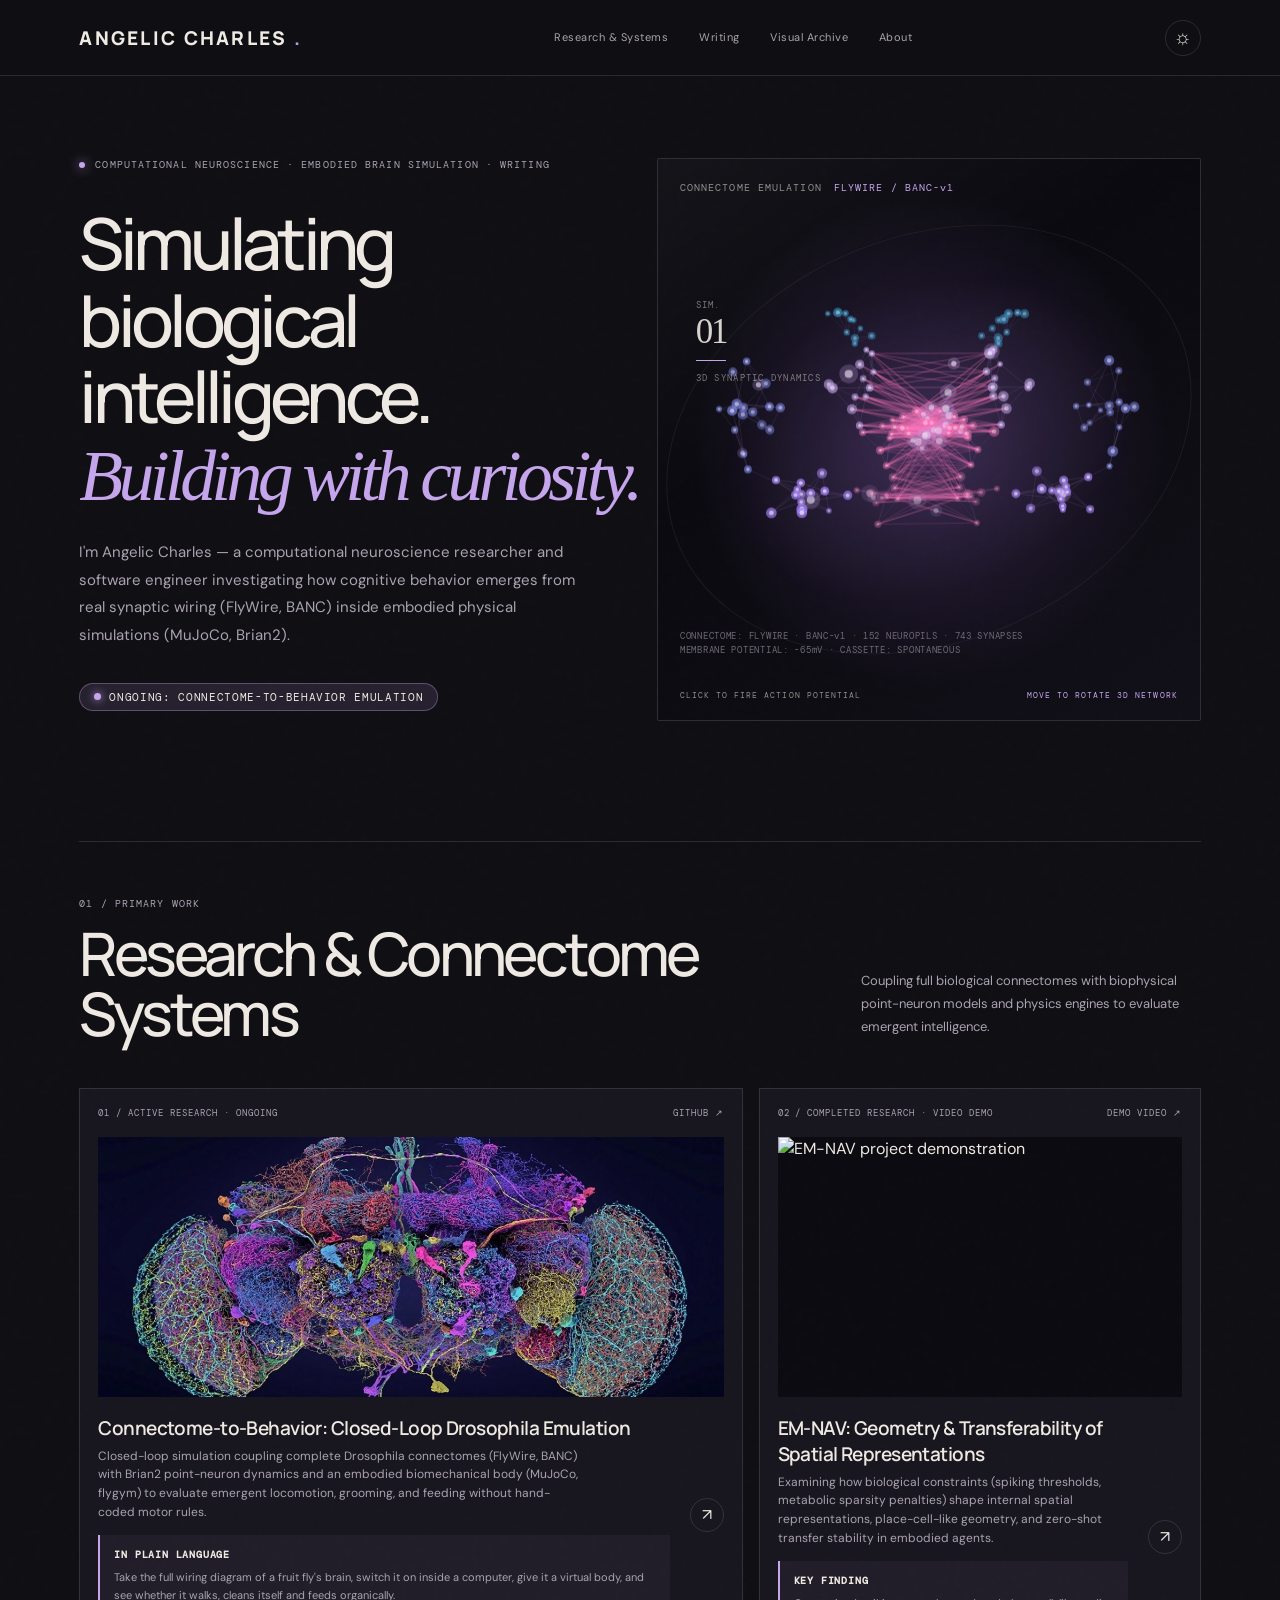
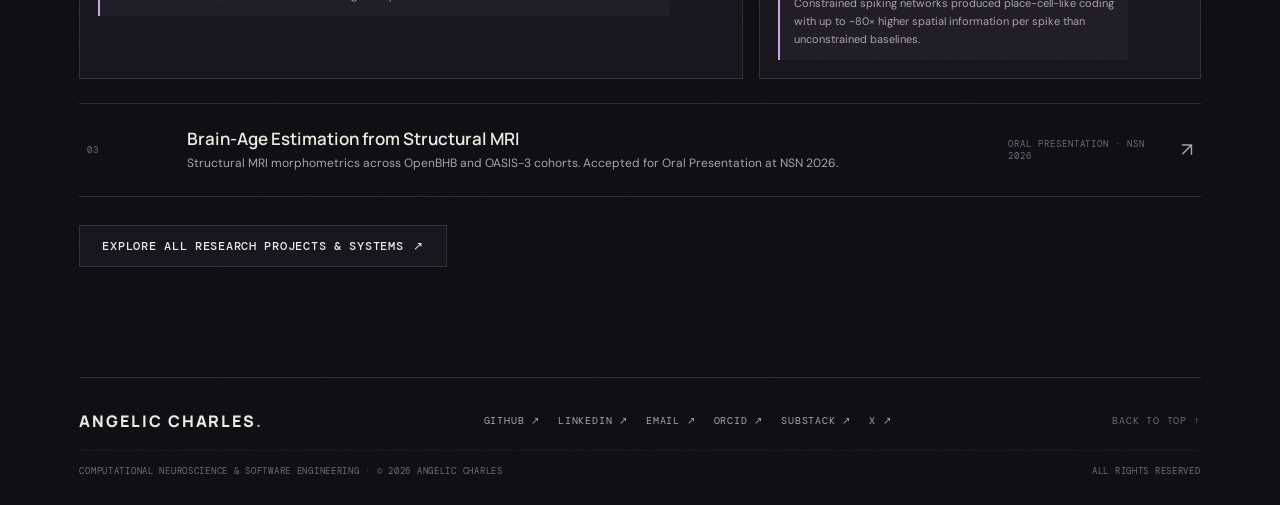
==== commit 4f035716: "Unify EM-NAV title, rename brain-age project to match its method, label fatigue prototype as prelimi" ====
--- a/index.html
+++ b/index.html
@@ -142,7 +142,7 @@
             </figure>
             <div class="feature-bottom">
               <div>
-                <h2>EM-NAV: Geometry of Spatial Representations</h2>
+                <h2>EM-NAV: Geometry & Transferability of Spatial Representations</h2>
                 <p>
                   Examining how biological constraints (spiking thresholds, metabolic sparsity penalties) shape internal spatial representations, place-cell-like geometry, and zero-shot transfer stability in embodied agents.
                 </p>
@@ -160,7 +160,7 @@
           <a class="project-row" href="https://github.com/visionbyangelic/Brain-Aging" target="_blank" rel="noreferrer">
             <span class="project-index">03</span>
             <div>
-              <h3>Brain Aging Dynamics Modeling</h3>
+              <h3>Brain-Age Estimation from Structural MRI</h3>
               <p>Structural MRI morphometrics across OpenBHB and OASIS-3 cohorts. Accepted for Oral Presentation at NSN 2026.</p>
             </div>
             <span class="project-status">ORAL PRESENTATION · NSN 2026</span>
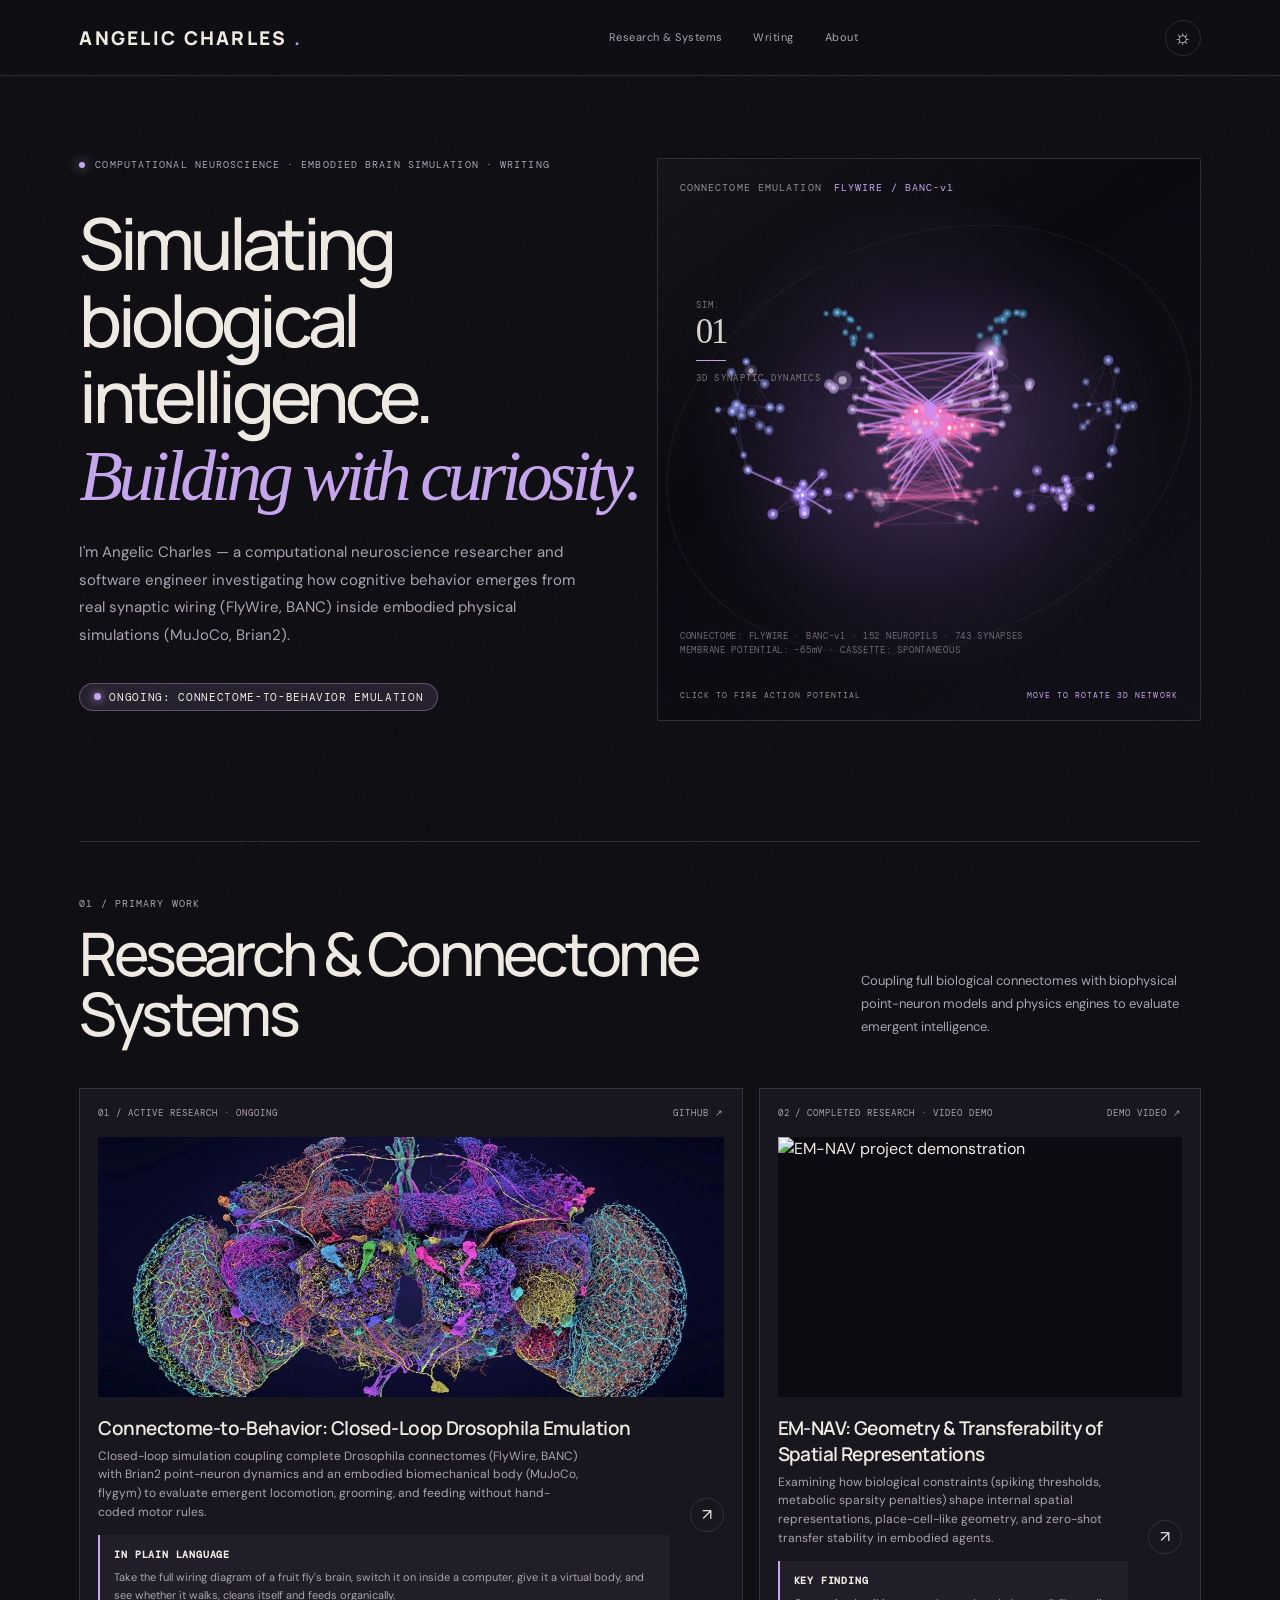
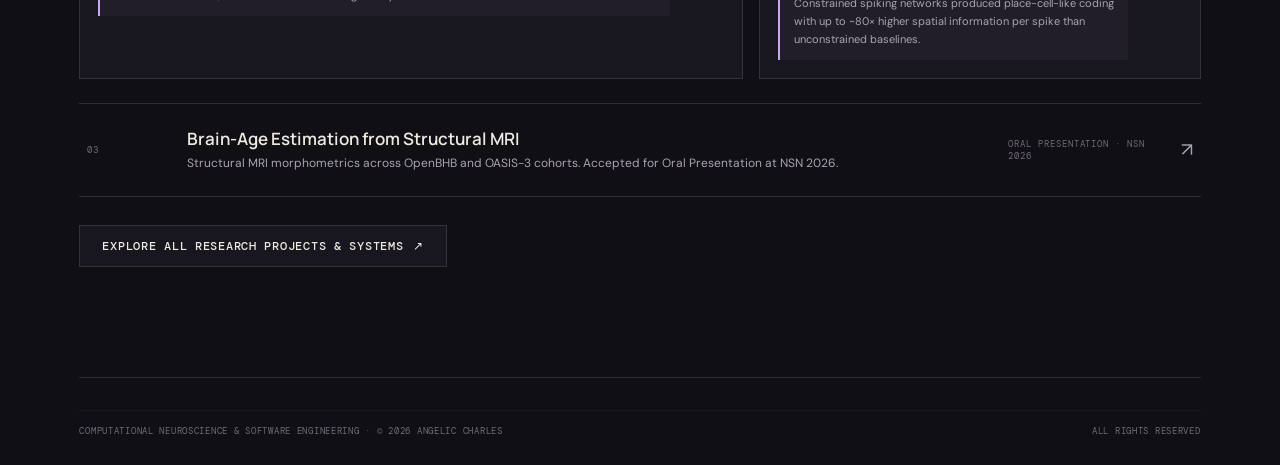
==== commit d36f609f: "Rename Visual Archive to Hobbies and move it under About, remove page transitions that hid the mobil" ====
--- a/index.html
+++ b/index.html
@@ -27,7 +27,6 @@
       <nav class="desktop-nav" aria-label="Main navigation">
         <a href="research.html">Research & Systems</a>
         <a href="writing.html">Writing</a>
-        <a href="gallery.html">Visual Archive</a>
         <a href="about.html">About</a>
       </nav>
       <div class="header-actions">
@@ -47,7 +46,6 @@
     <nav class="mobile-nav" id="mobileNav" aria-label="Mobile navigation">
       <a href="research.html">Research & Systems</a>
       <a href="writing.html">Writing</a>
-      <a href="gallery.html">Visual Archive</a>
       <a href="about.html">About</a>
       <div class="mobile-nav-socials">
         <a href="https://github.com/visionbyangelic" target="_blank" rel="noreferrer">GITHUB ↗</a>
@@ -175,18 +173,6 @@
 
     </main>
     <footer class="site-footer section-wrap">
-      <div class="footer-top">
-        <a class="wordmark" href="#home">ANGELIC CHARLES<span>.</span></a>
-        <div class="footer-socials" aria-label="Social connections">
-          <a href="https://github.com/visionbyangelic" target="_blank" rel="noreferrer">GITHUB ↗</a>
-          <a href="https://www.linkedin.com/in/angeliccharles" target="_blank" rel="noreferrer">LINKEDIN ↗</a>
-          <a href="mailto:visionbyangelic@gmail.com">EMAIL ↗</a>
-          <a href="https://orcid.org/0009-0008-7279-9663" target="_blank" rel="noreferrer">ORCID ↗</a>
-          <a href="https://researchasstories.substack.com/" target="_blank" rel="noreferrer">SUBSTACK ↗</a>
-          <a href="https://x.com/ResearchAsStory" target="_blank" rel="noreferrer">X ↗</a>
-        </div>
-        <a class="footer-top-link" href="#home" onclick="window.scrollTo({top:0,behavior:'smooth'});return false;">BACK TO TOP ↑</a>
-      </div>
       <div class="footer-bottom">
         <span>COMPUTATIONAL NEUROSCIENCE & SOFTWARE ENGINEERING · © <span id="year"></span> ANGELIC CHARLES</span>
         <span>ALL RIGHTS RESERVED</span>
--- a/motion.css
+++ b/motion.css
@@ -3,49 +3,6 @@
   --motion-ease: cubic-bezier(.22, 1, .36, 1);
   --pointer-x: 50%;
   --pointer-y: 50%;
-}
-
-@view-transition {
-  navigation: auto;
-}
-
-::view-transition-old(root) {
-  animation: view-out .3s var(--motion-ease) both;
-}
-
-::view-transition-new(root) {
-  animation: view-in .48s var(--motion-ease) both;
-}
-
-@keyframes view-out {
-  to { opacity: 0; filter: blur(5px); transform: translateY(-8px); }
-}
-
-@keyframes view-in {
-  from { opacity: 0; filter: blur(7px); transform: translateY(12px); }
-  to { opacity: 1; filter: blur(0); transform: translateY(0); }
-}
-
-html.motion-ready body {
-  animation: view-in .7s var(--motion-ease) both;
-}
-
-body::before {
-  content: "";
-  position: fixed;
-  inset: 0;
-  z-index: 100;
-  pointer-events: none;
-  opacity: 0;
-  background: var(--bg);
-  transform: scaleY(0);
-  transform-origin: bottom;
-}
-
-body.is-leaving::before {
-  opacity: 1;
-  transform: scaleY(1);
-  transition: transform .34s var(--motion-ease), opacity .2s ease;
 }
 
 @keyframes rise-in {
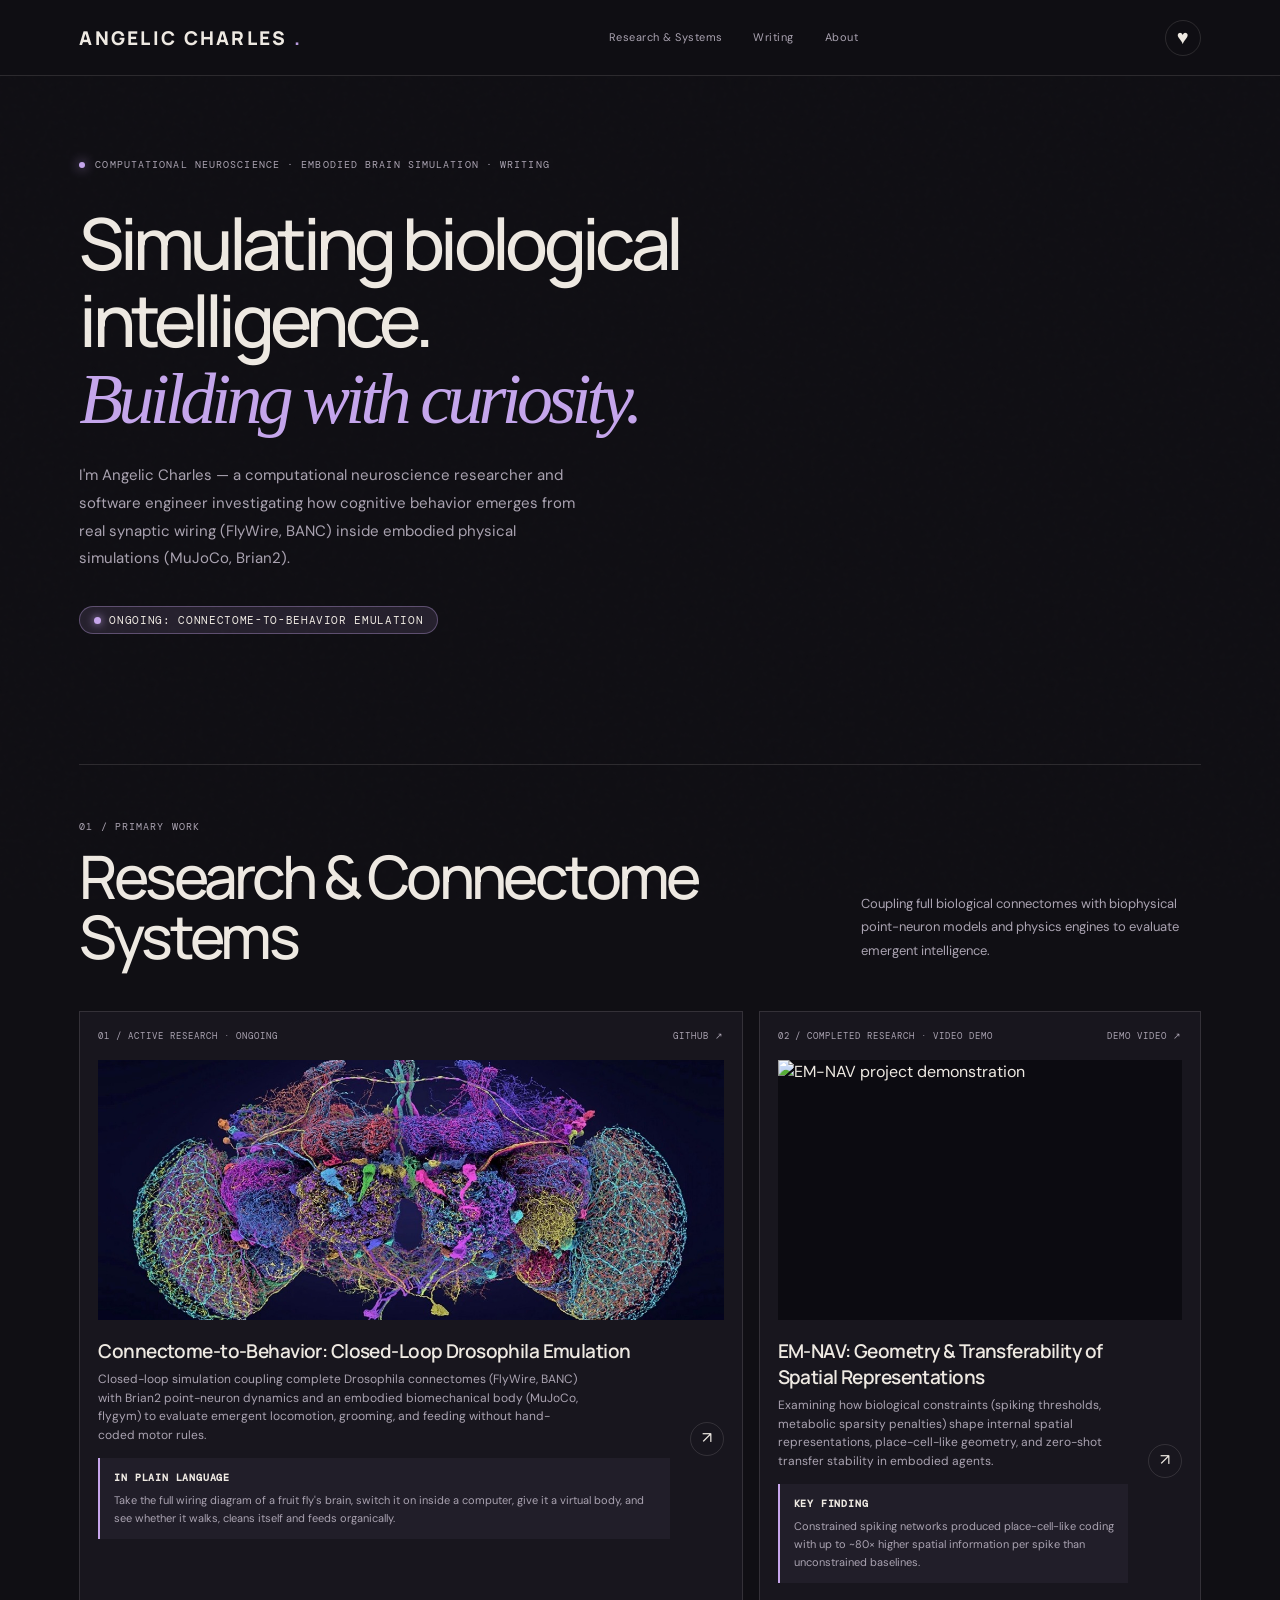
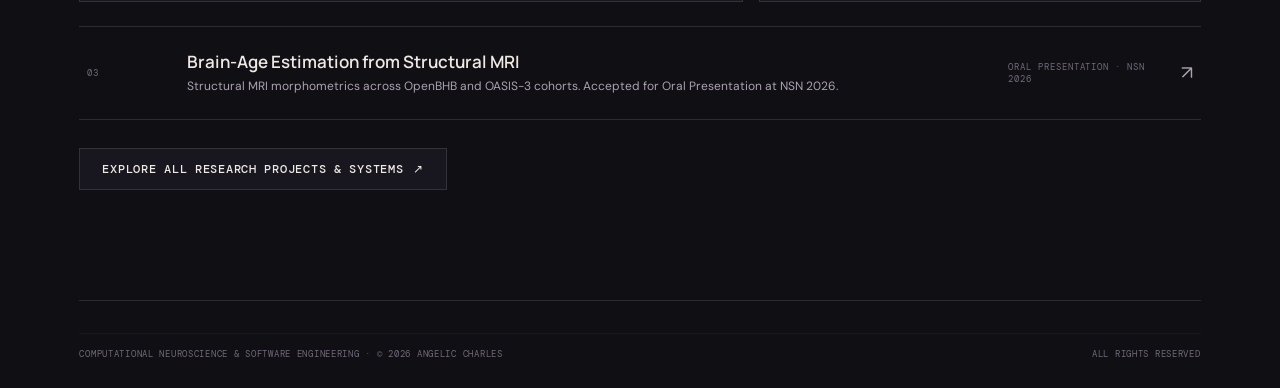
==== commit 0ae1128f: "Force fresh asset downloads with versioned links and hide connectome inline so phone caches cannot k" ====
--- a/index.html
+++ b/index.html
@@ -11,8 +11,8 @@
     <link rel="preconnect" href="https://fonts.googleapis.com">
     <link rel="preconnect" href="https://fonts.gstatic.com" crossorigin>
     <link href="https://fonts.googleapis.com/css2?family=DM+Mono:wght@400;500&family=DM+Sans:wght@400;500;600;700&family=Manrope:wght@400;500;600;700;800&display=swap" rel="stylesheet">
-    <link rel="stylesheet" href="styles.css">
-    <link rel="stylesheet" href="motion.css">
+    <link rel="stylesheet" href="styles.css?v=20261122c">
+    <link rel="stylesheet" href="motion.css?v=20261122c">
   </head>
   <body>
     <div class="grain" aria-hidden="true">
@@ -76,7 +76,7 @@
           </div>
 
         </div>
-        <div class="hero-art signature-art" aria-label="Interactive 3D Drosophila Connectome Simulation">
+        <div class="hero-art signature-art" aria-label="Interactive 3D Drosophila Connectome Simulation" style="display:none" hidden>
           <div class="art-label art-label-top">
             CONNECTOME EMULATION <span>FLYWIRE / BANC-v1</span>
           </div>
@@ -178,9 +178,9 @@
         <span>ALL RIGHTS RESERVED</span>
       </div>
     </footer>
-    <script src="script.js">
+    <script src="script.js?v=20261122c">
     </script>
-    <script src="motion.js"></script>
+    <script src="motion.js?v=20261122c"></script>
 
   </body>
 </html>
--- a/styles.css
+++ b/styles.css
@@ -25,6 +25,24 @@
    --glow: rgba(135,91,170,.12);
    --header: rgba(241,238,233,.88);
    color-scheme: light
+}
+:root[data-theme="pink"]
+{
+   --bg: #fdeef4;
+   --panel: #fadbe9;
+   --panel2: #f5c6da;
+   --text: #40162a;
+   --muted: #7e435c;
+   --faint: #ad7f93;
+   --line: rgba(122,32,72,.16);
+   --accent: #c92a6d;
+   --glow: rgba(201,42,109,.13);
+   --header: rgba(253,238,244,.88);
+   color-scheme: light
+}
+:root[data-theme="pink"] .wordmark span
+{
+   color: #c92a6d
 }
 *
 {
@@ -1535,3 +1553,14 @@
    .hero-art { height: 300px }
    .hero-art .art-caption { display: none }
 }
+
+/* Connectome hero artwork hidden for now (Angelic, 22 Nov 2026): hidden, not removed, while a replacement is decided. */
+.hero-art
+{
+   display: none
+}
+.hero
+{
+   grid-template-columns: 1fr;
+   min-height: 0
+}
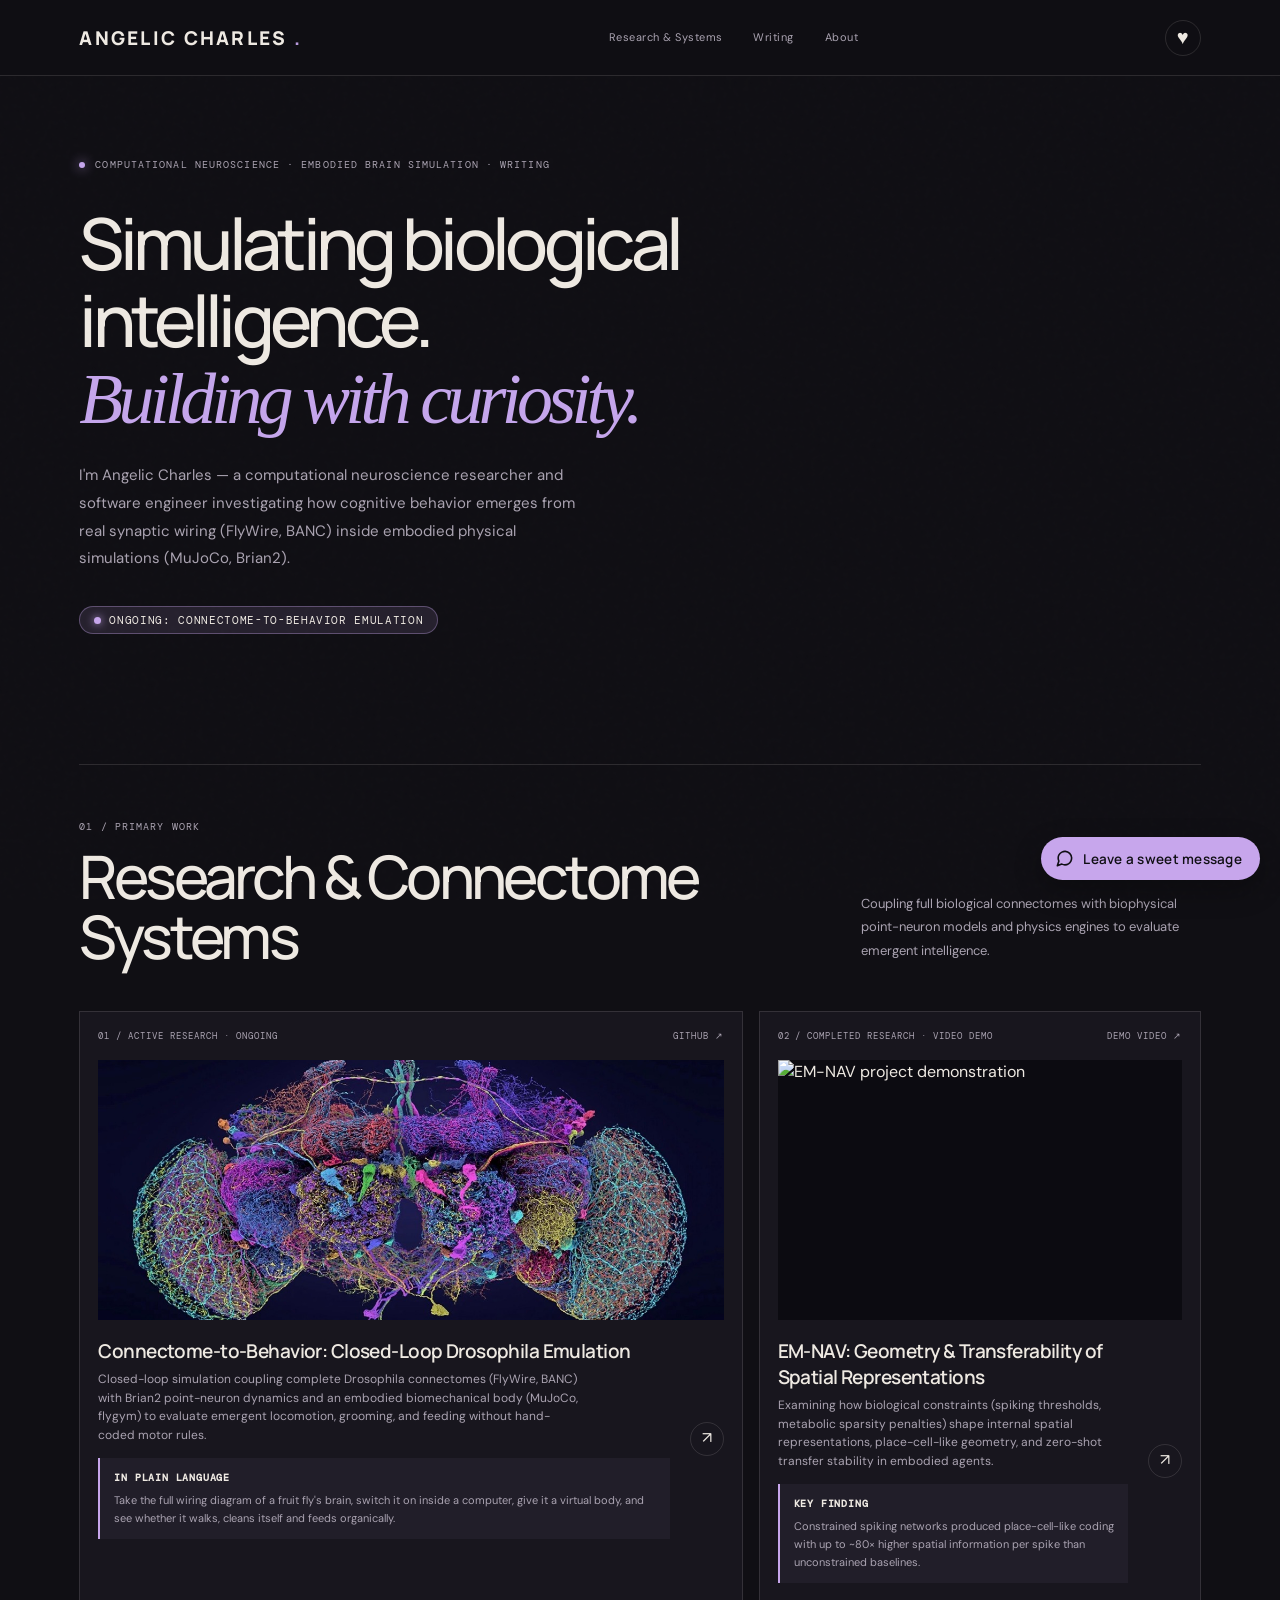
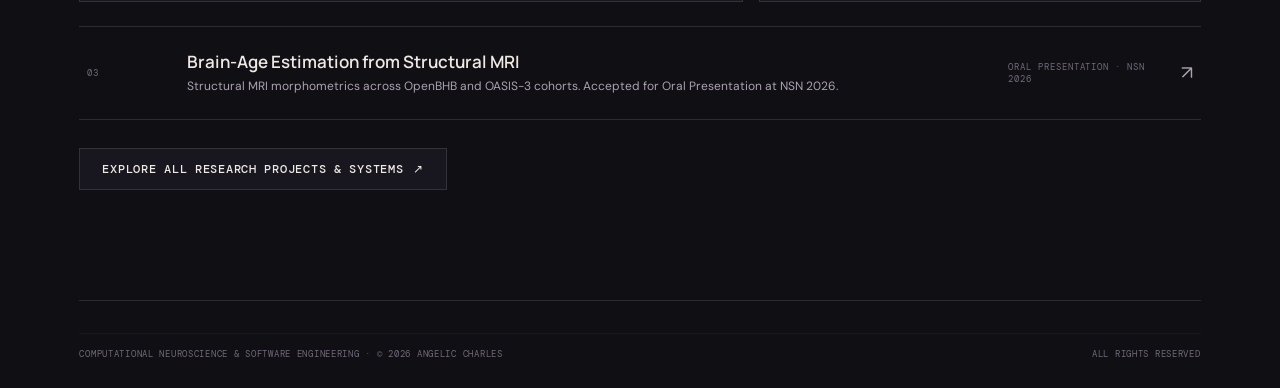
==== commit 5b686ed2: "Add floating AngelicSpace message bubble to the landing page" ====
--- a/index.html
+++ b/index.html
@@ -3,6 +3,7 @@
   <head>
     <meta charset="utf-8">
     <meta name="viewport" content="width=device-width, initial-scale=1">
+    <script>try{var t=localStorage.getItem("angelic-theme");if(t==="dark"||t==="pink"||t==="light")document.documentElement.dataset.theme=t;}catch(e){}</script>
     <meta name="theme-color" content="#100f14">
     <meta name="description" content="Angelic Charles — computational neuroscience, engineering and science communication.">
     <title>
@@ -11,8 +12,8 @@
     <link rel="preconnect" href="https://fonts.googleapis.com">
     <link rel="preconnect" href="https://fonts.gstatic.com" crossorigin>
     <link href="https://fonts.googleapis.com/css2?family=DM+Mono:wght@400;500&family=DM+Sans:wght@400;500;600;700&family=Manrope:wght@400;500;600;700;800&display=swap" rel="stylesheet">
-    <link rel="stylesheet" href="styles.css?v=20261122c">
-    <link rel="stylesheet" href="motion.css?v=20261122c">
+    <link rel="stylesheet" href="styles.css?v=20261122d">
+    <link rel="stylesheet" href="motion.css?v=20261122d">
   </head>
   <body>
     <div class="grain" aria-hidden="true">
@@ -172,15 +173,19 @@
       </section>
 
     </main>
+    <a class="space-bubble" href="https://angelic-space.vercel.app" target="_blank" rel="noreferrer" aria-label="Leave a sweet message on AngelicSpace">
+      <svg viewBox="0 0 24 24" fill="none" stroke="currentColor" stroke-width="2" stroke-linecap="round" stroke-linejoin="round" aria-hidden="true"><path d="M21 11.5a8.38 8.38 0 0 1-.9 3.8 8.5 8.5 0 0 1-7.6 4.7 8.38 8.38 0 0 1-3.8-.9L3 21l1.9-5.7a8.38 8.38 0 0 1-.9-3.8 8.5 8.5 0 0 1 4.7-7.6 8.38 8.38 0 0 1 3.8-.9h.5a8.48 8.48 0 0 1 8 8v.5z"/></svg>
+      <span>Leave a sweet message</span>
+    </a>
     <footer class="site-footer section-wrap">
       <div class="footer-bottom">
         <span>COMPUTATIONAL NEUROSCIENCE & SOFTWARE ENGINEERING · © <span id="year"></span> ANGELIC CHARLES</span>
         <span>ALL RIGHTS RESERVED</span>
       </div>
     </footer>
-    <script src="script.js?v=20261122c">
+    <script src="script.js?v=20261122d">
     </script>
-    <script src="motion.js?v=20261122c"></script>
+    <script src="motion.js?v=20261122d"></script>
 
   </body>
 </html>
--- a/styles.css
+++ b/styles.css
@@ -1564,3 +1564,43 @@
    grid-template-columns: 1fr;
    min-height: 0
 }
+
+/* AngelicSpace floating message bubble on the landing page (Angelic, 22 Nov 2026) */
+.space-bubble
+{
+   position: fixed;
+   right: 20px;
+   bottom: 20px;
+   z-index: 15;
+   display: inline-flex;
+   align-items: center;
+   gap: 9px;
+   background: var(--accent);
+   color: var(--bg);
+   font: 600 13.5px Manrope,sans-serif;
+   letter-spacing: .02em;
+   text-decoration: none;
+   padding: 12px 18px 12px 14px;
+   border-radius: 999px;
+   box-shadow: 0 10px 28px rgba(0,0,0,.28);
+   animation: space-bob 2.6s ease-in-out infinite alternate
+}
+.space-bubble svg
+{
+   width: 19px;
+   height: 19px;
+   flex: none
+}
+.space-bubble:hover
+{
+   filter: brightness(1.08)
+}
+@keyframes space-bob
+{
+   from { transform: translateY(0) }
+   to { transform: translateY(-6px) }
+}
+@media (prefers-reduced-motion: reduce)
+{
+   .space-bubble { animation: none }
+}
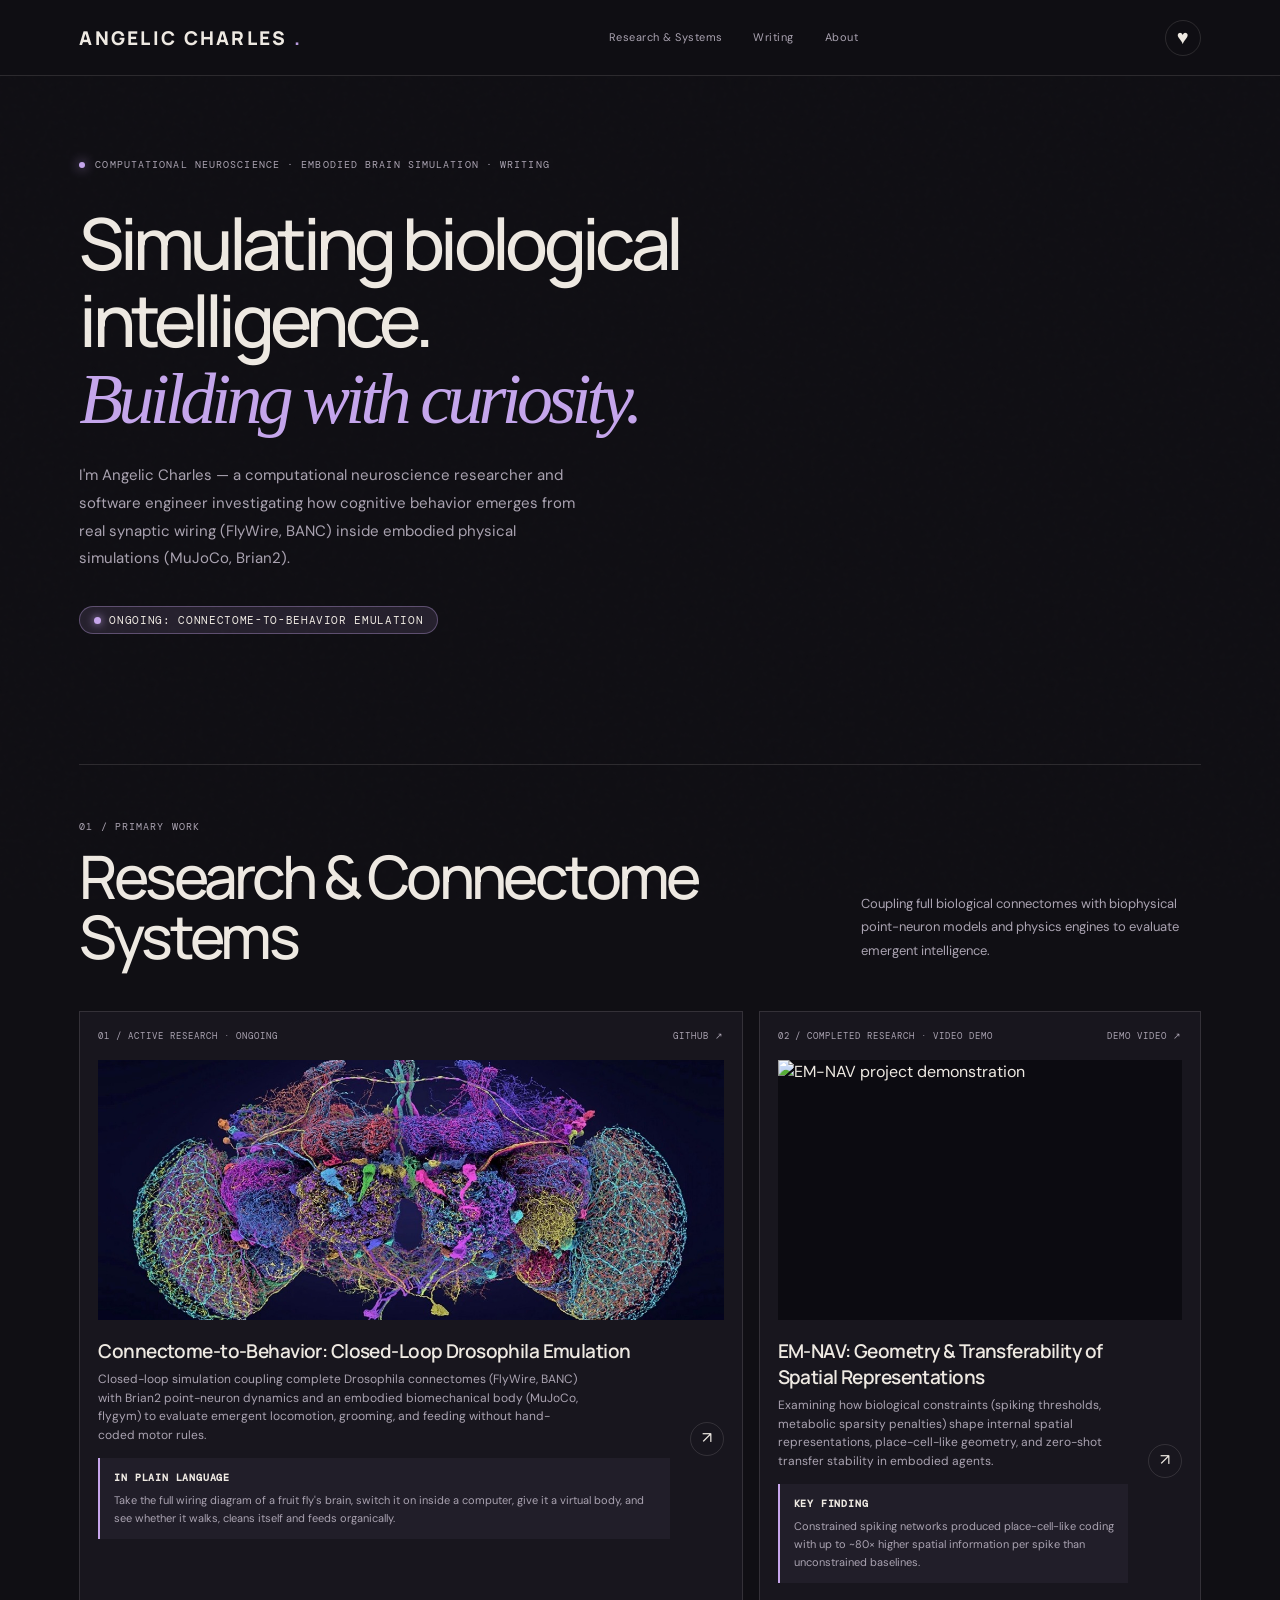
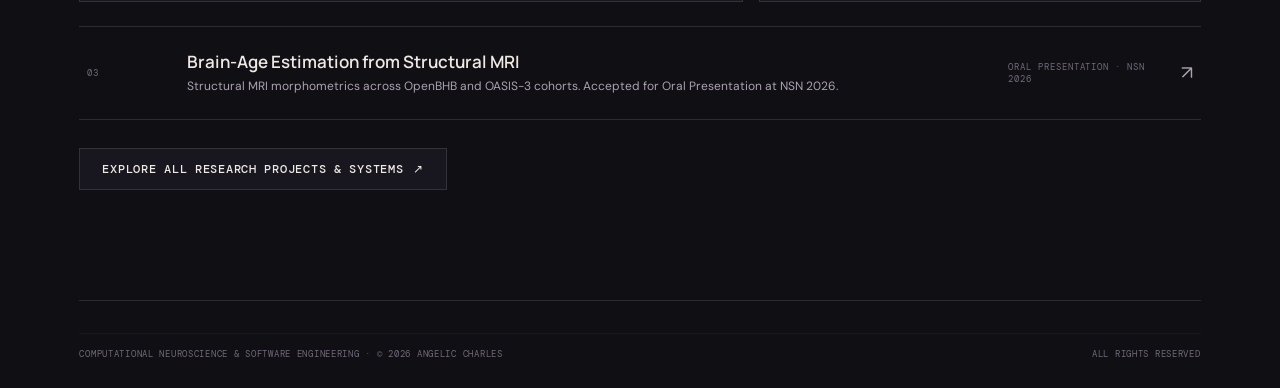
==== commit fffe4605: "Remove the AngelicSpace bubble from the landing page, it stays linked from About" ====
--- a/index.html
+++ b/index.html
@@ -12,8 +12,8 @@
     <link rel="preconnect" href="https://fonts.googleapis.com">
     <link rel="preconnect" href="https://fonts.gstatic.com" crossorigin>
     <link href="https://fonts.googleapis.com/css2?family=DM+Mono:wght@400;500&family=DM+Sans:wght@400;500;600;700&family=Manrope:wght@400;500;600;700;800&display=swap" rel="stylesheet">
-    <link rel="stylesheet" href="styles.css?v=20261122d">
-    <link rel="stylesheet" href="motion.css?v=20261122d">
+    <link rel="stylesheet" href="styles.css?v=20261122f">
+    <link rel="stylesheet" href="motion.css?v=20261122f">
   </head>
   <body>
     <div class="grain" aria-hidden="true">
@@ -173,19 +173,15 @@
       </section>
 
     </main>
-    <a class="space-bubble" href="https://angelic-space.vercel.app" target="_blank" rel="noreferrer" aria-label="Leave a sweet message on AngelicSpace">
-      <svg viewBox="0 0 24 24" fill="none" stroke="currentColor" stroke-width="2" stroke-linecap="round" stroke-linejoin="round" aria-hidden="true"><path d="M21 11.5a8.38 8.38 0 0 1-.9 3.8 8.5 8.5 0 0 1-7.6 4.7 8.38 8.38 0 0 1-3.8-.9L3 21l1.9-5.7a8.38 8.38 0 0 1-.9-3.8 8.5 8.5 0 0 1 4.7-7.6 8.38 8.38 0 0 1 3.8-.9h.5a8.48 8.48 0 0 1 8 8v.5z"/></svg>
-      <span>Leave a sweet message</span>
-    </a>
     <footer class="site-footer section-wrap">
       <div class="footer-bottom">
         <span>COMPUTATIONAL NEUROSCIENCE & SOFTWARE ENGINEERING · © <span id="year"></span> ANGELIC CHARLES</span>
         <span>ALL RIGHTS RESERVED</span>
       </div>
     </footer>
-    <script src="script.js?v=20261122d">
+    <script src="script.js?v=20261122f">
     </script>
-    <script src="motion.js?v=20261122d"></script>
+    <script src="motion.js?v=20261122f"></script>
 
   </body>
 </html>
--- a/styles.css
+++ b/styles.css
@@ -1564,43 +1564,3 @@
    grid-template-columns: 1fr;
    min-height: 0
 }
-
-/* AngelicSpace floating message bubble on the landing page (Angelic, 22 Nov 2026) */
-.space-bubble
-{
-   position: fixed;
-   right: 20px;
-   bottom: 20px;
-   z-index: 15;
-   display: inline-flex;
-   align-items: center;
-   gap: 9px;
-   background: var(--accent);
-   color: var(--bg);
-   font: 600 13.5px Manrope,sans-serif;
-   letter-spacing: .02em;
-   text-decoration: none;
-   padding: 12px 18px 12px 14px;
-   border-radius: 999px;
-   box-shadow: 0 10px 28px rgba(0,0,0,.28);
-   animation: space-bob 2.6s ease-in-out infinite alternate
-}
-.space-bubble svg
-{
-   width: 19px;
-   height: 19px;
-   flex: none
-}
-.space-bubble:hover
-{
-   filter: brightness(1.08)
-}
-@keyframes space-bob
-{
-   from { transform: translateY(0) }
-   to { transform: translateY(-6px) }
-}
-@media (prefers-reduced-motion: reduce)
-{
-   .space-bubble { animation: none }
-}
